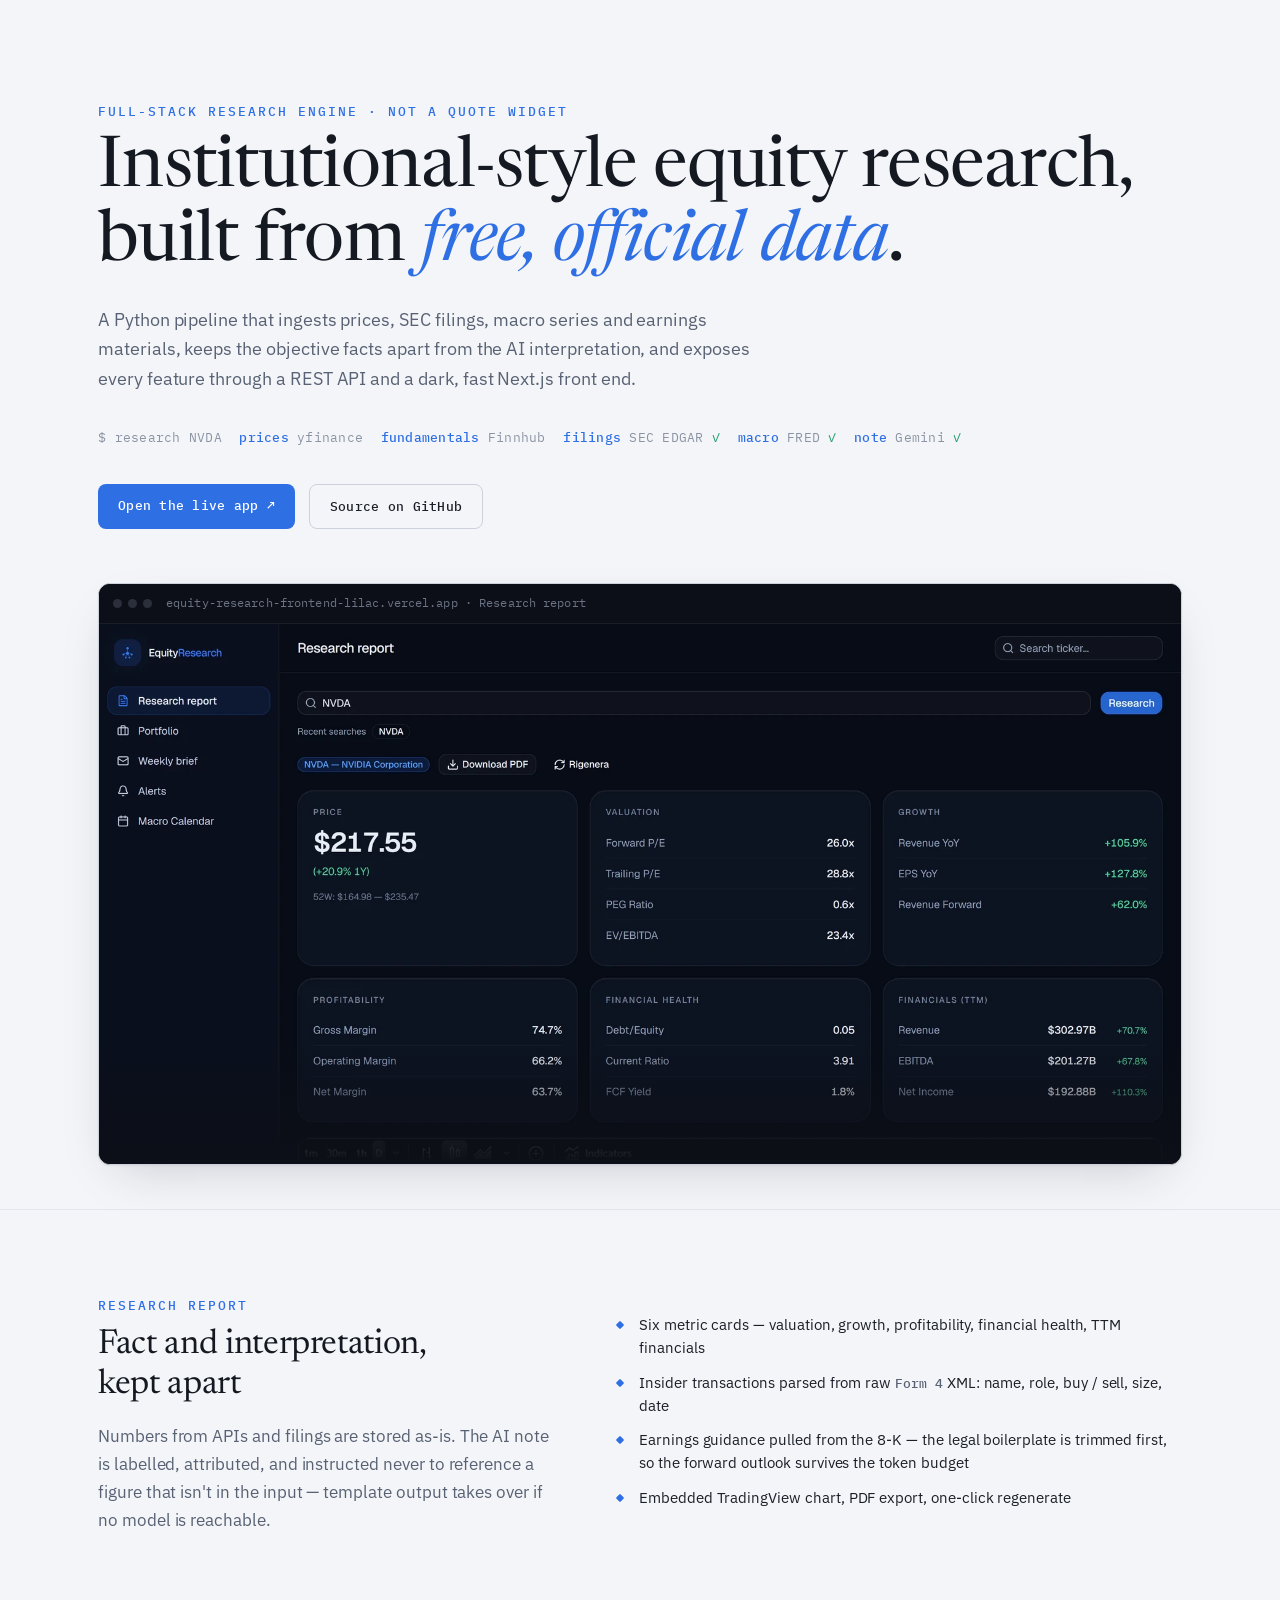
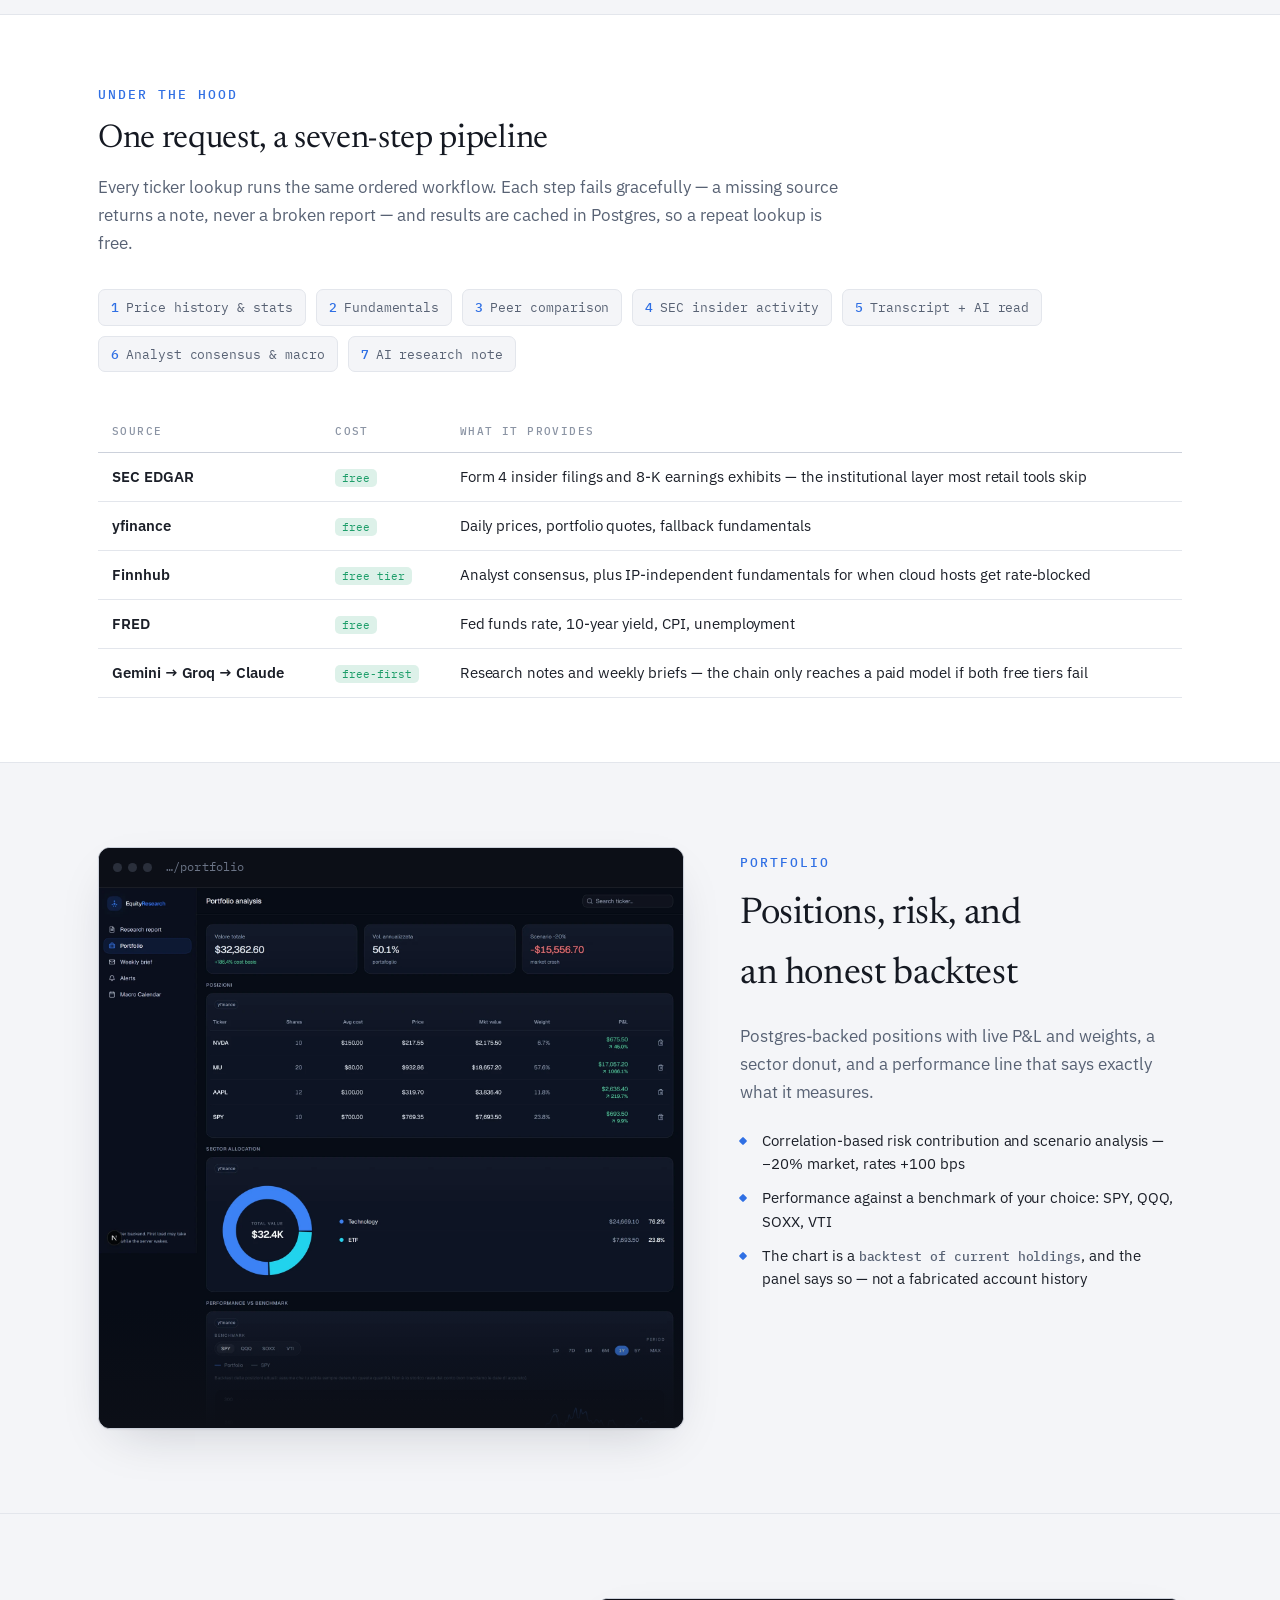
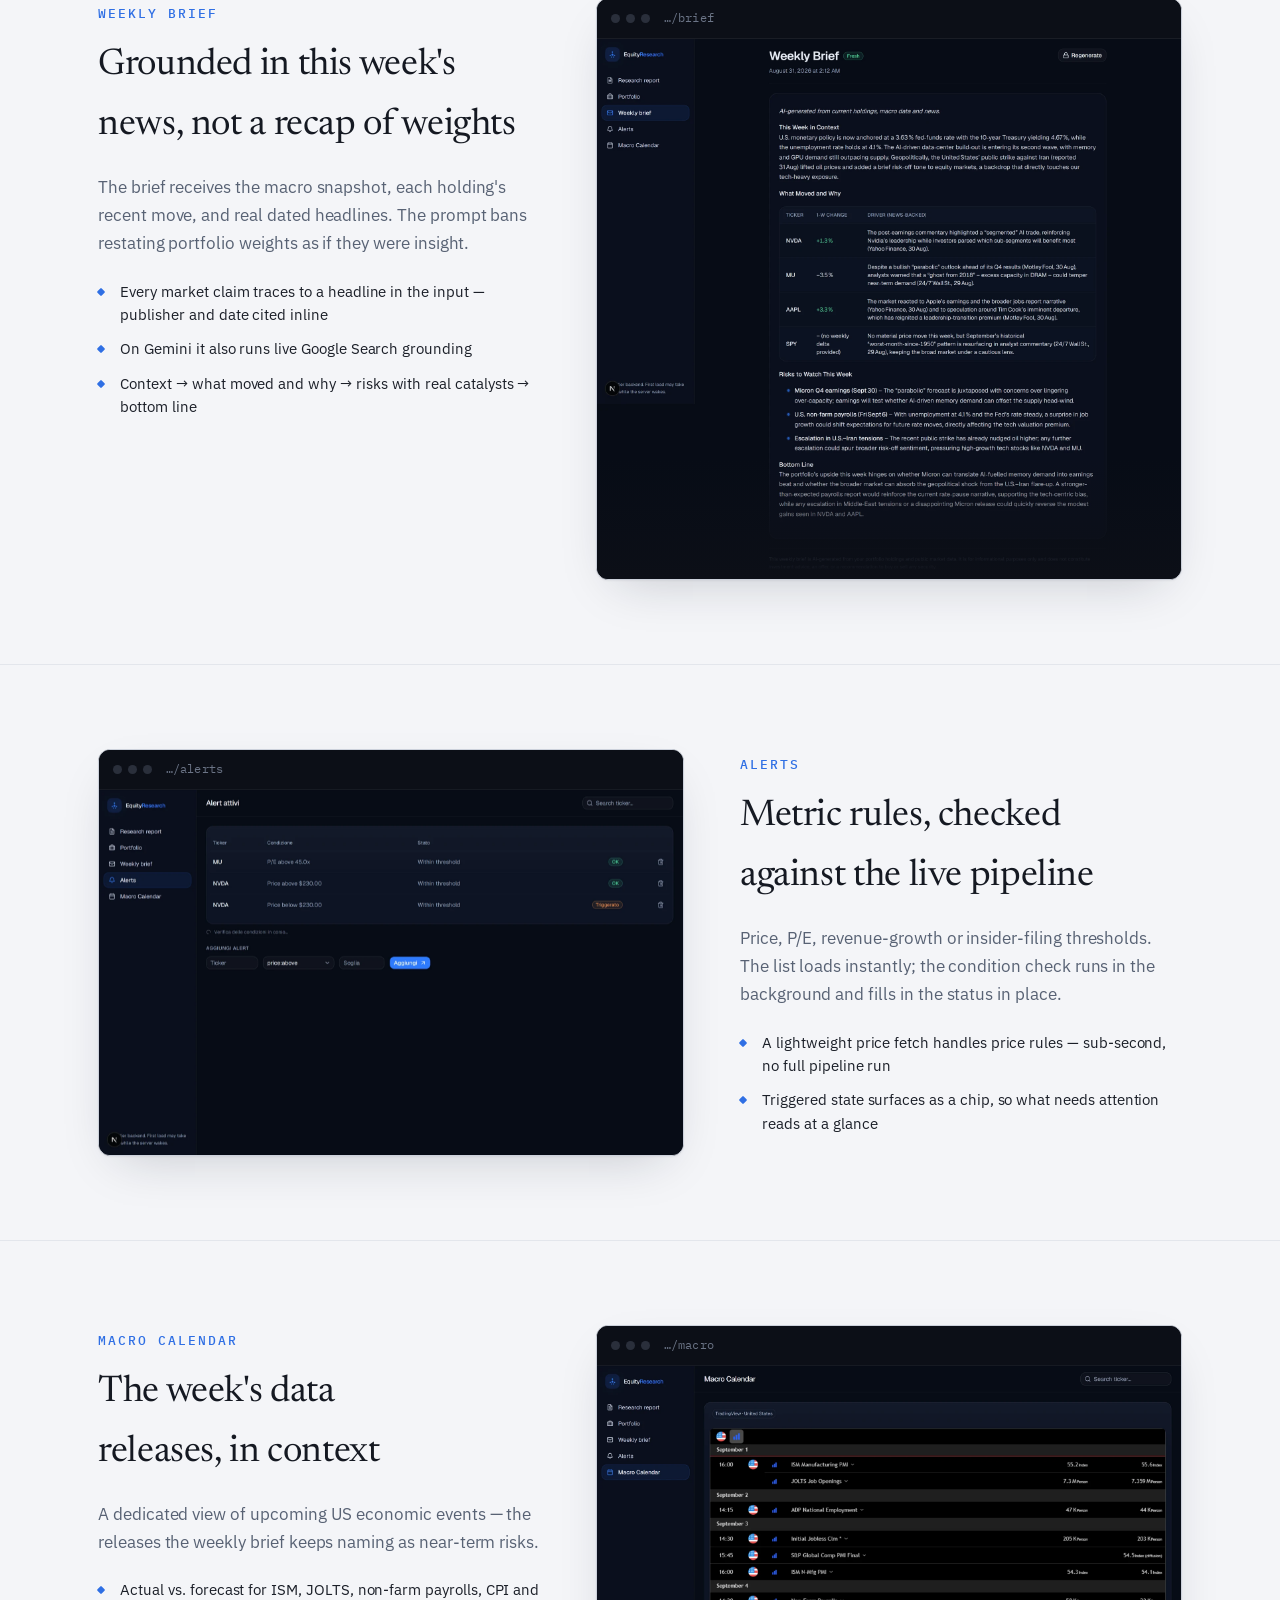
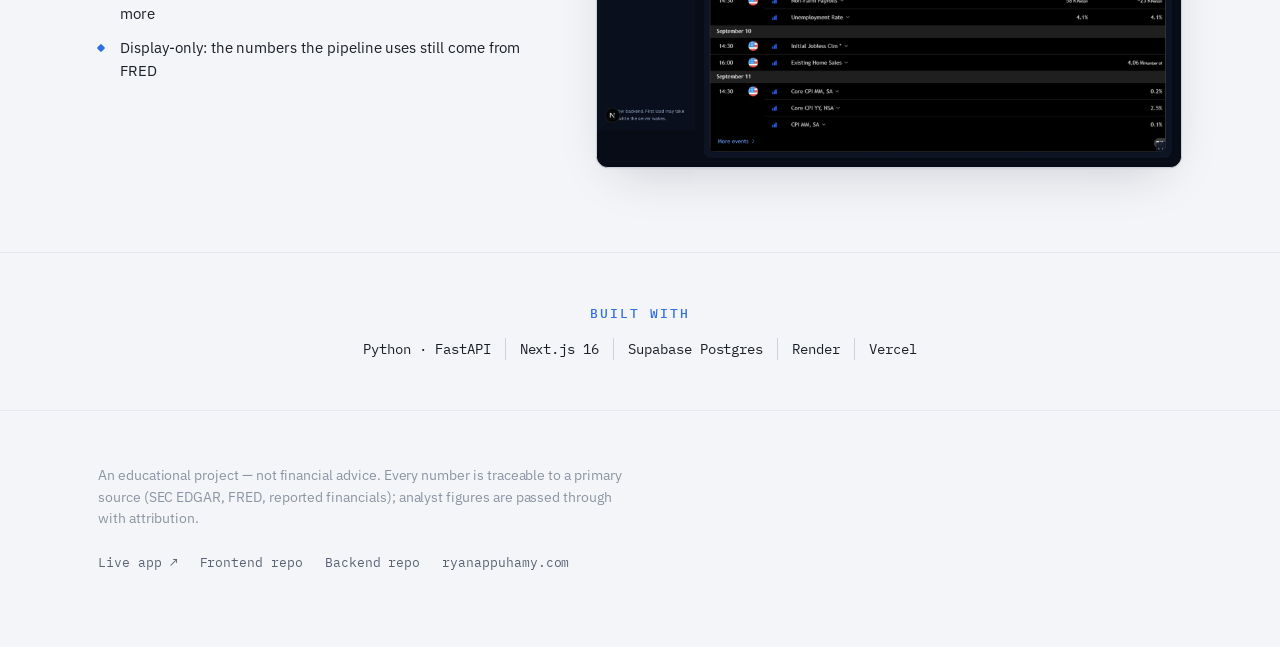
==== equity-research.html @ 6846ae37 "Add equity research showcase page" ====
<!DOCTYPE html>
<html lang="en">
<head>
<meta charset="UTF-8">
<meta name="viewport" content="width=device-width, initial-scale=1.0">
<title>Equity Research Engine</title>
<link rel="preconnect" href="https://fonts.googleapis.com">
<link rel="preconnect" href="https://fonts.gstatic.com" crossorigin>
<link rel="stylesheet" href="https://fonts.googleapis.com/css2?family=Newsreader:ital,opsz,wght@0,6..72,400;0,6..72,500;1,6..72,400;1,6..72,500&family=IBM+Plex+Sans:wght@400;500;600;700&family=IBM+Plex+Mono:wght@400;500;600&display=swap">
<style>
  :root{
    --paper:#F4F5F8; --surface:#FFFFFF; --ink:#151922;
    --fg:#1B1F28; --muted:#586274; --faint:#8B94A4;
    --line:#E3E6EC; --line-strong:#CCD1DB;
    --accent:#2F6FE4; --accent-soft:#E7EEFB; --accent-deep:#1B3E85;
    --up:#1E9E6A; --down:#D24E3C;
    --shadow:0 1px 2px rgba(20,28,45,.05),0 18px 50px -20px rgba(20,28,45,.22);
    --frame:#0C0F17;
  }
  @media (prefers-color-scheme:dark){ :root:not([data-theme="light"]){
    --paper:#0A0D14; --surface:#10141E; --ink:#E9ECF3;
    --fg:#DCE0EA; --muted:#8B94A6; --faint:#5C6577;
    --line:#1E2430; --line-strong:#2A313F;
    --accent:#5A93F0; --accent-soft:#152139; --accent-deep:#84B0F7;
    --up:#3FBB84; --down:#E5604D;
    --shadow:0 1px 2px rgba(0,0,0,.4),0 30px 70px -28px rgba(0,0,0,.65);
    --frame:#05070C; } }
  :root[data-theme="dark"]{
    --paper:#0A0D14; --surface:#10141E; --ink:#E9ECF3;
    --fg:#DCE0EA; --muted:#8B94A6; --faint:#5C6577;
    --line:#1E2430; --line-strong:#2A313F;
    --accent:#5A93F0; --accent-soft:#152139; --accent-deep:#84B0F7;
    --up:#3FBB84; --down:#E5604D;
    --shadow:0 1px 2px rgba(0,0,0,.4),0 30px 70px -28px rgba(0,0,0,.65);
    --frame:#05070C; }

  *,*::before,*::after{box-sizing:border-box}
  html{-webkit-text-size-adjust:100%}
  body{
    margin:0; background:var(--paper); color:var(--fg);
    font-family:"IBM Plex Sans",system-ui,-apple-system,Segoe UI,Roboto,sans-serif;
    font-size:17px; line-height:1.65; letter-spacing:-.003em; -webkit-font-smoothing:antialiased;
  }
  ::selection{background:var(--accent);color:#fff}
  img{display:block;max-width:100%;height:auto}
  .wrap{max-width:1140px;margin:0 auto;padding:0 28px}

  .kick{font-family:"IBM Plex Mono",ui-monospace,monospace;font-size:12.5px;font-weight:500;letter-spacing:.16em;text-transform:uppercase;color:var(--accent)}
  h1,h2,h3{font-family:"Newsreader",Georgia,"Times New Roman",serif;font-weight:400;text-wrap:balance;letter-spacing:-.01em;color:var(--ink)}

  .hero{padding:96px 0 44px;border-bottom:1px solid var(--line)}
  .hero h1{font-size:clamp(2.5rem,6vw,4.4rem);line-height:1.05;margin:.55rem 0 0}
  .hero h1 em{font-style:italic;color:var(--accent)}
  .hero .lede{max-width:37em;margin:1.5rem 0 0;font-size:1.15rem;color:var(--muted);line-height:1.6}
  .term{margin-top:2.1rem;font-family:"IBM Plex Mono",monospace;font-size:12.5px;color:var(--faint);letter-spacing:.02em;display:flex;flex-wrap:wrap;gap:.5rem 1.1rem}
  .term span{opacity:0;transform:translateY(3px);animation:tok .5s ease forwards}
  .term .ok{color:var(--up);font-style:normal}
  .term b{color:var(--accent);font-weight:500}
  .cta{display:flex;flex-wrap:wrap;gap:14px;margin-top:2.3rem}
  .btn{font-family:"IBM Plex Mono",monospace;font-size:13px;font-weight:500;letter-spacing:.02em;text-decoration:none;padding:11px 20px;border-radius:8px;transition:transform .15s ease,background .15s ease,border-color .15s ease,color .15s ease}
  .btn--p{background:var(--accent);color:#fff}
  .btn--p:hover{transform:translateY(-1px);background:var(--accent-deep)}
  .btn--s{border:1px solid var(--line-strong);color:var(--fg)}
  .btn--s:hover{border-color:var(--accent);color:var(--accent)}

  .shot{margin-top:54px}
  .win{margin:0;border-radius:12px;overflow:hidden;background:var(--frame);border:1px solid var(--line-strong);box-shadow:var(--shadow)}
  .win__bar{display:flex;align-items:center;gap:14px;padding:10px 14px;background:var(--frame);border-bottom:1px solid rgba(255,255,255,.06)}
  .win__dots{display:flex;gap:6px}
  .win__dots i{width:9px;height:9px;border-radius:50%;background:#2a2f3b}
  .win__url{font-family:"IBM Plex Mono",monospace;font-size:11.5px;color:#6b7486;letter-spacing:.01em;white-space:nowrap;overflow:hidden;text-overflow:ellipsis}
  .win__body{background:var(--frame);position:relative}
  .win__body img{width:100%;display:block}
  .win--clip .win__body{max-height:540px;overflow:hidden}
  .win--clip .win__body::after{content:"";position:absolute;left:0;right:0;bottom:0;height:120px;background:linear-gradient(to bottom,transparent,var(--frame));pointer-events:none}

  .band{padding:64px 0;border-bottom:1px solid var(--line);background:var(--surface)}
  .band h2{font-size:clamp(1.55rem,3vw,2.05rem);margin:6px 0 6px}
  .band .sub{color:var(--muted);margin:0 0 32px;max-width:44em}
  .pipe{display:flex;flex-wrap:wrap;gap:10px;margin:0 0 38px;padding:0;font-family:"IBM Plex Mono",monospace;font-size:12.5px}
  .pipe li{list-style:none;padding:7px 12px;border:1px solid var(--line);border-radius:7px;color:var(--muted);background:var(--paper)}
  .pipe li b{color:var(--accent);font-weight:500;margin-right:7px}
  table.src{width:100%;border-collapse:collapse;font-size:14.5px}
  table.src th,table.src td{text-align:left;padding:12px 14px;border-bottom:1px solid var(--line);vertical-align:top}
  table.src th{font-family:"IBM Plex Mono",monospace;font-size:11px;letter-spacing:.13em;text-transform:uppercase;color:var(--faint);font-weight:500;border-bottom-color:var(--line-strong)}
  table.src td:first-child{font-weight:600;color:var(--fg);white-space:nowrap}
  .tag{font-family:"IBM Plex Mono",monospace;font-size:11px;padding:2px 7px;border-radius:5px;background:var(--accent-soft);color:var(--accent);white-space:nowrap}
  .tag--free{background:color-mix(in srgb,var(--up) 15%,transparent);color:var(--up)}

  .note{padding:80px 0;border-bottom:1px solid var(--line)}
  .note .row{display:grid;grid-template-columns:minmax(0,.9fr) minmax(0,1.1fr);gap:56px;align-items:start}
  .note h2{font-size:clamp(1.6rem,3vw,2.15rem);margin:.5rem 0 0;line-height:1.15}
  .note p{color:var(--muted);margin:1rem 0 0}

  .feat{padding:84px 0;border-bottom:1px solid var(--line)}
  .feat .row{display:grid;grid-template-columns:minmax(0,.86fr) minmax(0,1.14fr);gap:56px;align-items:start}
  .feat:nth-of-type(even) .row{grid-template-columns:minmax(0,1.14fr) minmax(0,.86fr)}
  .feat:nth-of-type(even) .col-txt{order:2}
  .feat h3{font-size:clamp(1.65rem,3.2vw,2.3rem);margin:.6rem 0 0}
  .feat p{color:var(--muted);margin:1rem 0 0}
  ul{margin:1.4rem 0 0;padding:0;display:flex;flex-direction:column;gap:.7rem}
  li.plain,.feat li,.note li{list-style:none;position:relative;padding-left:1.4rem;font-size:15px;color:var(--fg);line-height:1.55}
  .feat li::before,.note li::before{content:"";position:absolute;left:0;top:.6em;width:6px;height:6px;border-radius:1px;background:var(--accent);transform:rotate(45deg)}
  .feat li b,.note li b{font-family:"IBM Plex Mono",monospace;font-size:13px;font-weight:500;color:var(--muted)}

  .reveal{opacity:0;transform:translateY(14px);transition:opacity .7s ease,transform .7s ease}
  .reveal.in{opacity:1;transform:none}

  .built{padding:50px 0;text-align:center;border-bottom:1px solid var(--line)}
  .built .kick{display:block;margin-bottom:14px}
  .built .stack{font-family:"IBM Plex Mono",monospace;font-size:13.5px;color:var(--fg);display:flex;flex-wrap:wrap;justify-content:center}
  .built .stack span{padding:0 14px;border-right:1px solid var(--line-strong)}
  .built .stack span:last-child{border-right:0}
  footer{padding:54px 0 72px}
  footer .fnote{color:var(--faint);font-size:13.5px;max-width:40em;margin:0 0 22px;line-height:1.6}
  footer .flinks{display:flex;flex-wrap:wrap;gap:22px;font-family:"IBM Plex Mono",monospace;font-size:13px}
  footer a{color:var(--muted);text-decoration:none;border-bottom:1px solid transparent;transition:color .15s,border-color .15s}
  footer a:hover{color:var(--accent);border-bottom-color:var(--accent)}

  a:focus-visible,.btn:focus-visible{outline:2px solid var(--accent);outline-offset:3px;border-radius:4px}
  @keyframes tok{to{opacity:1;transform:none}}
  @media (prefers-reduced-motion:reduce){ .term span,.reveal{animation:none!important;opacity:1!important;transform:none!important;transition:none!important} }
  @media (max-width:820px){
    body{font-size:16px}
    .wrap{padding:0 20px}
    .hero{padding:60px 0 30px}
    .note,.feat{padding:56px 0}
    .note .row,.feat .row,.feat:nth-of-type(even) .row{grid-template-columns:1fr;gap:26px}
    .feat:nth-of-type(even) .col-txt{order:0}
    .shot{margin-top:36px}
    .win--clip .win__body{max-height:400px}
    table.src th,table.src td{padding:10px 8px;font-size:12.5px}
  }
</style>
</head>
<body>
<main>
  <section class="hero">
    <div class="wrap">
      <span class="kick">Full-stack research engine  &#183;  not a quote widget</span>
      <h1>Institutional-style equity research, built from <em>free, official data</em>.</h1>
      <p class="lede">A Python pipeline that ingests prices, SEC filings, macro series and earnings materials, keeps the objective facts apart from the AI interpretation, and exposes every feature through a REST API and a dark, fast Next.js front end.</p>
      <div class="term" aria-hidden="true">
        <span style="animation-delay:.05s">$ research NVDA</span>
        <span style="animation-delay:.42s"><b>prices</b> yfinance</span>
        <span style="animation-delay:.66s"><b>fundamentals</b> Finnhub</span>
        <span style="animation-delay:.9s"><b>filings</b> SEC&nbsp;EDGAR <i class="ok">&#10003;</i></span>
        <span style="animation-delay:1.14s"><b>macro</b> FRED <i class="ok">&#10003;</i></span>
        <span style="animation-delay:1.38s"><b>note</b> Gemini <i class="ok">&#10003;</i></span>
      </div>
      <div class="cta">
        <a class="btn btn--p" href="https://equity-research-frontend-lilac.vercel.app" target="_blank" rel="noopener">Open the live app &#8599;</a>
        <a class="btn btn--s" href="https://github.com/ryanappuhamy" target="_blank" rel="noopener">Source on GitHub</a>
      </div>
      <div class="shot reveal">
        
      <figure class="win win--clip">
        <div class="win__bar"><span class="win__dots"><i></i><i></i><i></i></span><span class="win__url">equity-research-frontend-lilac.vercel.app  &#183;  Research report</span></div>
        <div class="win__body"><img src="[data-uri]" alt="Research report for NVDA: metric cards, TradingView chart, insider activity and an AI research note" loading="lazy" decoding="async"></div>
      </figure>
      </div>
    </div>
  </section>

  <section class="note">
    <div class="wrap"><div class="row">
      <div class="reveal">
        <span class="kick">Research report</span>
        <h2>Fact and interpretation, kept apart</h2>
        <p>Numbers from APIs and filings are stored as-is. The AI note is labelled, attributed, and instructed never to reference a figure that isn't in the input &mdash; template output takes over if no model is reachable.</p>
      </div>
      <ul class="reveal">
        <li>Six metric cards &mdash; valuation, growth, profitability, financial health, TTM financials</li>
        <li>Insider transactions parsed from raw <b>Form&nbsp;4</b> XML: name, role, buy / sell, size, date</li>
        <li>Earnings guidance pulled from the 8-K &mdash; the legal boilerplate is trimmed first, so the forward outlook survives the token budget</li>
        <li>Embedded TradingView chart, PDF export, one-click regenerate</li>
      </ul>
    </div></div>
  </section>

  <section class="band">
    <div class="wrap">
      <span class="kick">Under the hood</span>
      <h2>One request, a seven-step pipeline</h2>
      <p class="sub">Every ticker lookup runs the same ordered workflow. Each step fails gracefully &mdash; a missing source returns a note, never a broken report &mdash; and results are cached in Postgres, so a repeat lookup is free.</p>
      <ol class="pipe">
        <li><b>1</b>Price history &amp; stats</li>
        <li><b>2</b>Fundamentals</li>
        <li><b>3</b>Peer comparison</li>
        <li><b>4</b>SEC insider activity</li>
        <li><b>5</b>Transcript + AI read</li>
        <li><b>6</b>Analyst consensus &amp; macro</li>
        <li><b>7</b>AI research note</li>
      </ol>
      <div style="overflow-x:auto">
      <table class="src">
        <thead><tr><th>Source</th><th>Cost</th><th>What it provides</th></tr></thead>
        <tbody>
          <tr><td>SEC&nbsp;EDGAR</td><td><span class="tag tag--free">free</span></td><td>Form&nbsp;4 insider filings and 8-K earnings exhibits &mdash; the institutional layer most retail tools skip</td></tr>
          <tr><td>yfinance</td><td><span class="tag tag--free">free</span></td><td>Daily prices, portfolio quotes, fallback fundamentals</td></tr>
          <tr><td>Finnhub</td><td><span class="tag tag--free">free tier</span></td><td>Analyst consensus, plus IP-independent fundamentals for when cloud hosts get rate-blocked</td></tr>
          <tr><td>FRED</td><td><span class="tag tag--free">free</span></td><td>Fed funds rate, 10-year yield, CPI, unemployment</td></tr>
          <tr><td>Gemini &rarr; Groq &rarr; Claude</td><td><span class="tag tag--free">free-first</span></td><td>Research notes and weekly briefs &mdash; the chain only reaches a paid model if both free tiers fail</td></tr>
        </tbody>
      </table>
      </div>
    </div>
  </section>

  
  <section class="feat">
    <div class="wrap"><div class="row">
      <div class="col-txt reveal">
        <span class="kick">Portfolio</span>
        <h3>Positions, risk, and an honest backtest</h3>
        <p>Postgres-backed positions with live P&amp;L and weights, a sector donut, and a performance line that says exactly what it measures.</p>
        <ul><li>Correlation-based risk contribution and scenario analysis &mdash; &minus;20% market, rates +100&nbsp;bps</li><li>Performance against a benchmark of your choice: SPY, QQQ, SOXX, VTI</li><li>The chart is a <b>backtest of current holdings</b>, and the panel says so &mdash; not a fabricated account history</li></ul>
      </div>
      <div class="col-img reveal">
      <figure class="win win--clip">
        <div class="win__bar"><span class="win__dots"><i></i><i></i><i></i></span><span class="win__url">…/portfolio</span></div>
        <div class="win__body"><img src="[data-uri]" alt="Portfolio analysis: positions, sector allocation, performance vs benchmark" loading="lazy" decoding="async"></div>
      </figure></div>
    </div></div>
  </section>

  
  <section class="feat">
    <div class="wrap"><div class="row">
      <div class="col-txt reveal">
        <span class="kick">Weekly brief</span>
        <h3>Grounded in this week's news, not a recap of weights</h3>
        <p>The brief receives the macro snapshot, each holding's recent move, and real dated headlines. The prompt bans restating portfolio weights as if they were insight.</p>
        <ul><li>Every market claim traces to a headline in the input &mdash; publisher and date cited inline</li><li>On Gemini it also runs live Google&nbsp;Search grounding</li><li>Context &rarr; what moved and why &rarr; risks with real catalysts &rarr; bottom line</li></ul>
      </div>
      <div class="col-img reveal">
      <figure class="win win--clip">
        <div class="win__bar"><span class="win__dots"><i></i><i></i><i></i></span><span class="win__url">…/brief</span></div>
        <div class="win__body"><img src="[data-uri]" alt="Weekly portfolio brief with macro context and news-backed drivers" loading="lazy" decoding="async"></div>
      </figure></div>
    </div></div>
  </section>

  
  <section class="feat">
    <div class="wrap"><div class="row">
      <div class="col-txt reveal">
        <span class="kick">Alerts</span>
        <h3>Metric rules, checked against the live pipeline</h3>
        <p>Price, P/E, revenue-growth or insider-filing thresholds. The list loads instantly; the condition check runs in the background and fills in the status in place.</p>
        <ul><li>A lightweight price fetch handles price rules &mdash; sub-second, no full pipeline run</li><li>Triggered state surfaces as a chip, so what needs attention reads at a glance</li></ul>
      </div>
      <div class="col-img reveal">
      <figure class="win">
        <div class="win__bar"><span class="win__dots"><i></i><i></i><i></i></span><span class="win__url">…/alerts</span></div>
        <div class="win__body"><img src="[data-uri]" alt="Active alerts table with conditions and triggered status" loading="lazy" decoding="async"></div>
      </figure></div>
    </div></div>
  </section>

  
  <section class="feat">
    <div class="wrap"><div class="row">
      <div class="col-txt reveal">
        <span class="kick">Macro calendar</span>
        <h3>The week's data releases, in context</h3>
        <p>A dedicated view of upcoming US economic events &mdash; the releases the weekly brief keeps naming as near-term risks.</p>
        <ul><li>Actual vs. forecast for ISM, JOLTS, non-farm payrolls, CPI and more</li><li>Display-only: the numbers the pipeline uses still come from FRED</li></ul>
      </div>
      <div class="col-img reveal">
      <figure class="win">
        <div class="win__bar"><span class="win__dots"><i></i><i></i><i></i></span><span class="win__url">…/macro</span></div>
        <div class="win__body"><img src="[data-uri]" alt="Macro calendar of upcoming US economic releases" loading="lazy" decoding="async"></div>
      </figure></div>
    </div></div>
  </section>

  <section class="built">
    <div class="wrap">
      <span class="kick">Built with</span>
      <div class="stack"><span>Python &#183; FastAPI</span><span>Next.js&nbsp;16</span><span>Supabase&nbsp;Postgres</span><span>Render</span><span>Vercel</span></div>
    </div>
  </section>

  <footer>
    <div class="wrap">
      <p class="fnote">An educational project &mdash; not financial advice. Every number is traceable to a primary source (SEC&nbsp;EDGAR, FRED, reported financials); analyst figures are passed through with attribution.</p>
      <div class="flinks">
        <a href="https://equity-research-frontend-lilac.vercel.app" target="_blank" rel="noopener">Live app &#8599;</a>
        <a href="https://github.com/ryanappuhamy/equity-research-frontend" target="_blank" rel="noopener">Frontend repo</a>
        <a href="https://github.com/ryanappuhamy/equity-research-backend-ryanappuhamy" target="_blank" rel="noopener">Backend repo</a>
        <a href="https://ryanappuhamy.com" target="_blank" rel="noopener">ryanappuhamy.com</a>
      </div>
    </div>
  </footer>
</main>

<script>
  (function(){
    if(!("IntersectionObserver" in window)){document.querySelectorAll(".reveal").forEach(function(el){el.classList.add("in")});return;}
    var io=new IntersectionObserver(function(es){
      es.forEach(function(e){ if(e.isIntersecting){ e.target.classList.add("in"); io.unobserve(e.target); } });
    },{threshold:.1,rootMargin:"0px 0px -6% 0px"});
    document.querySelectorAll(".reveal").forEach(function(el){ io.observe(el); });
  })();
</script></body>
</html>
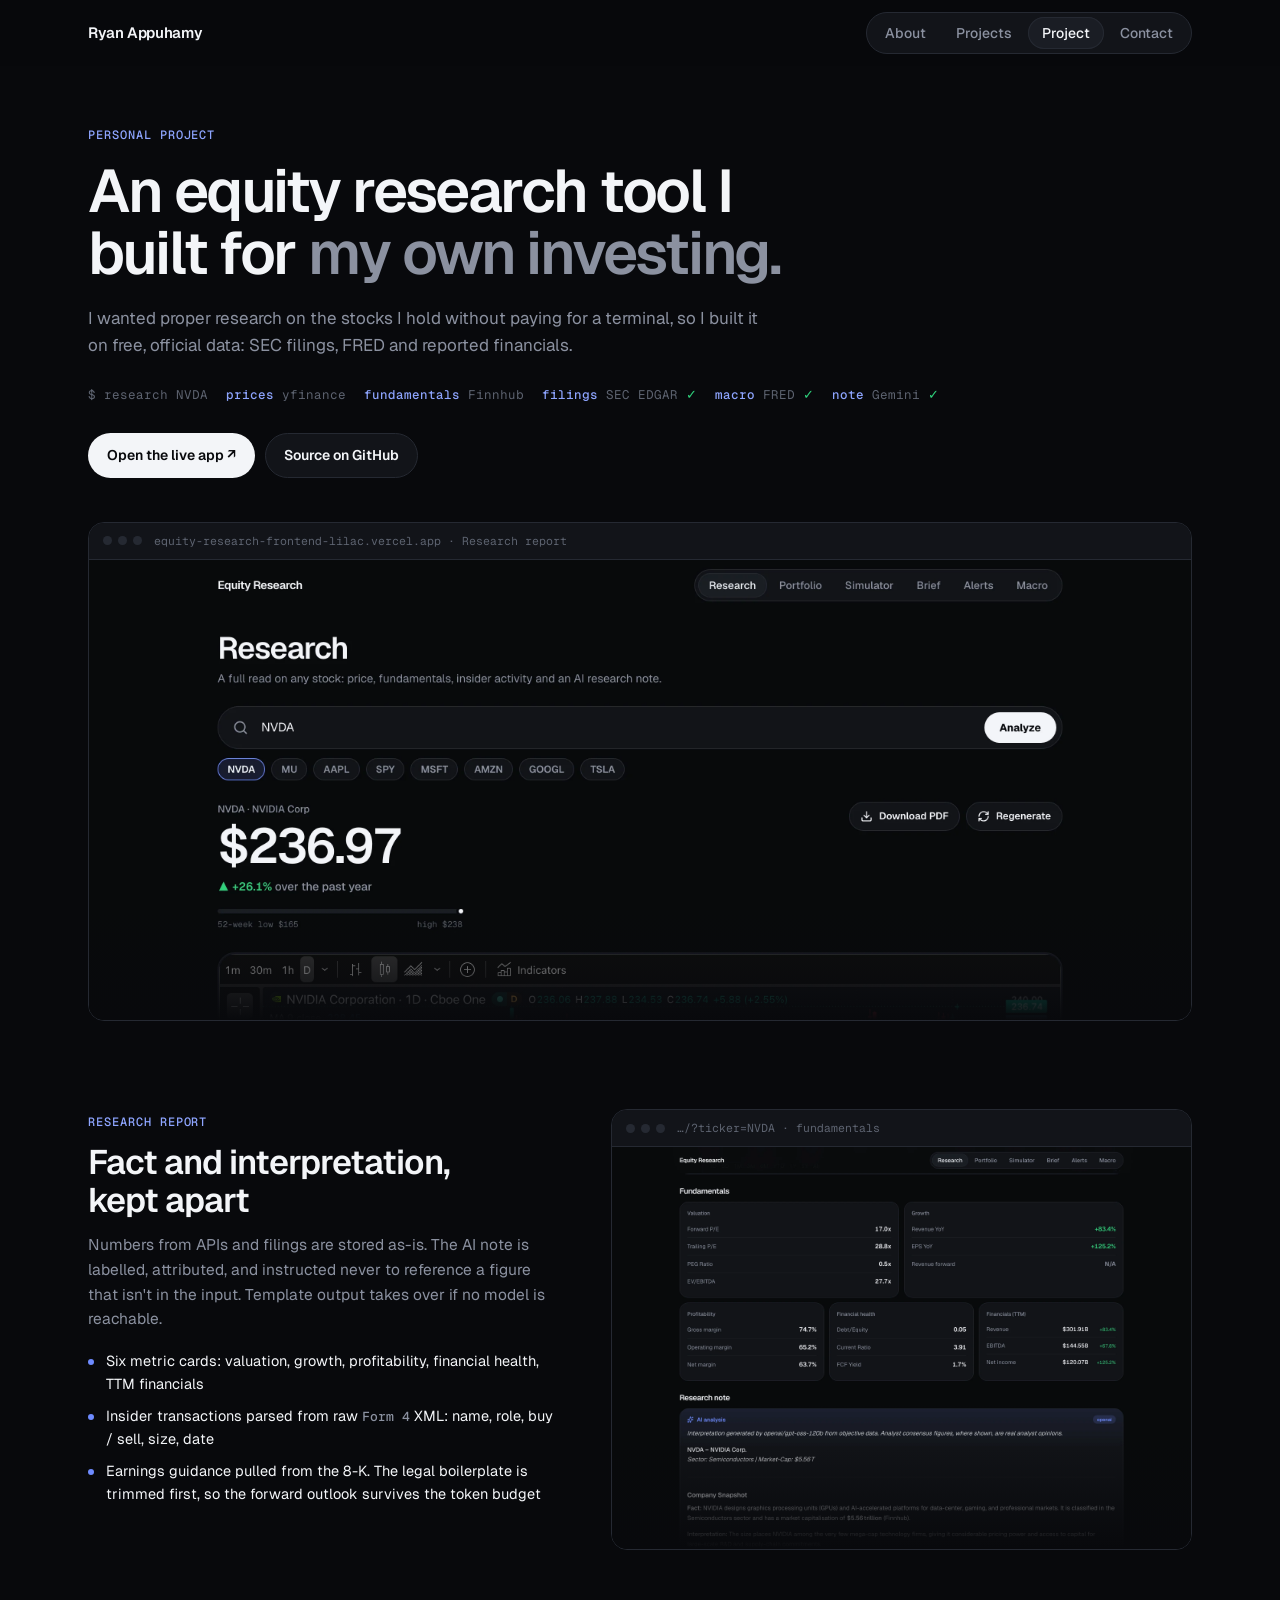
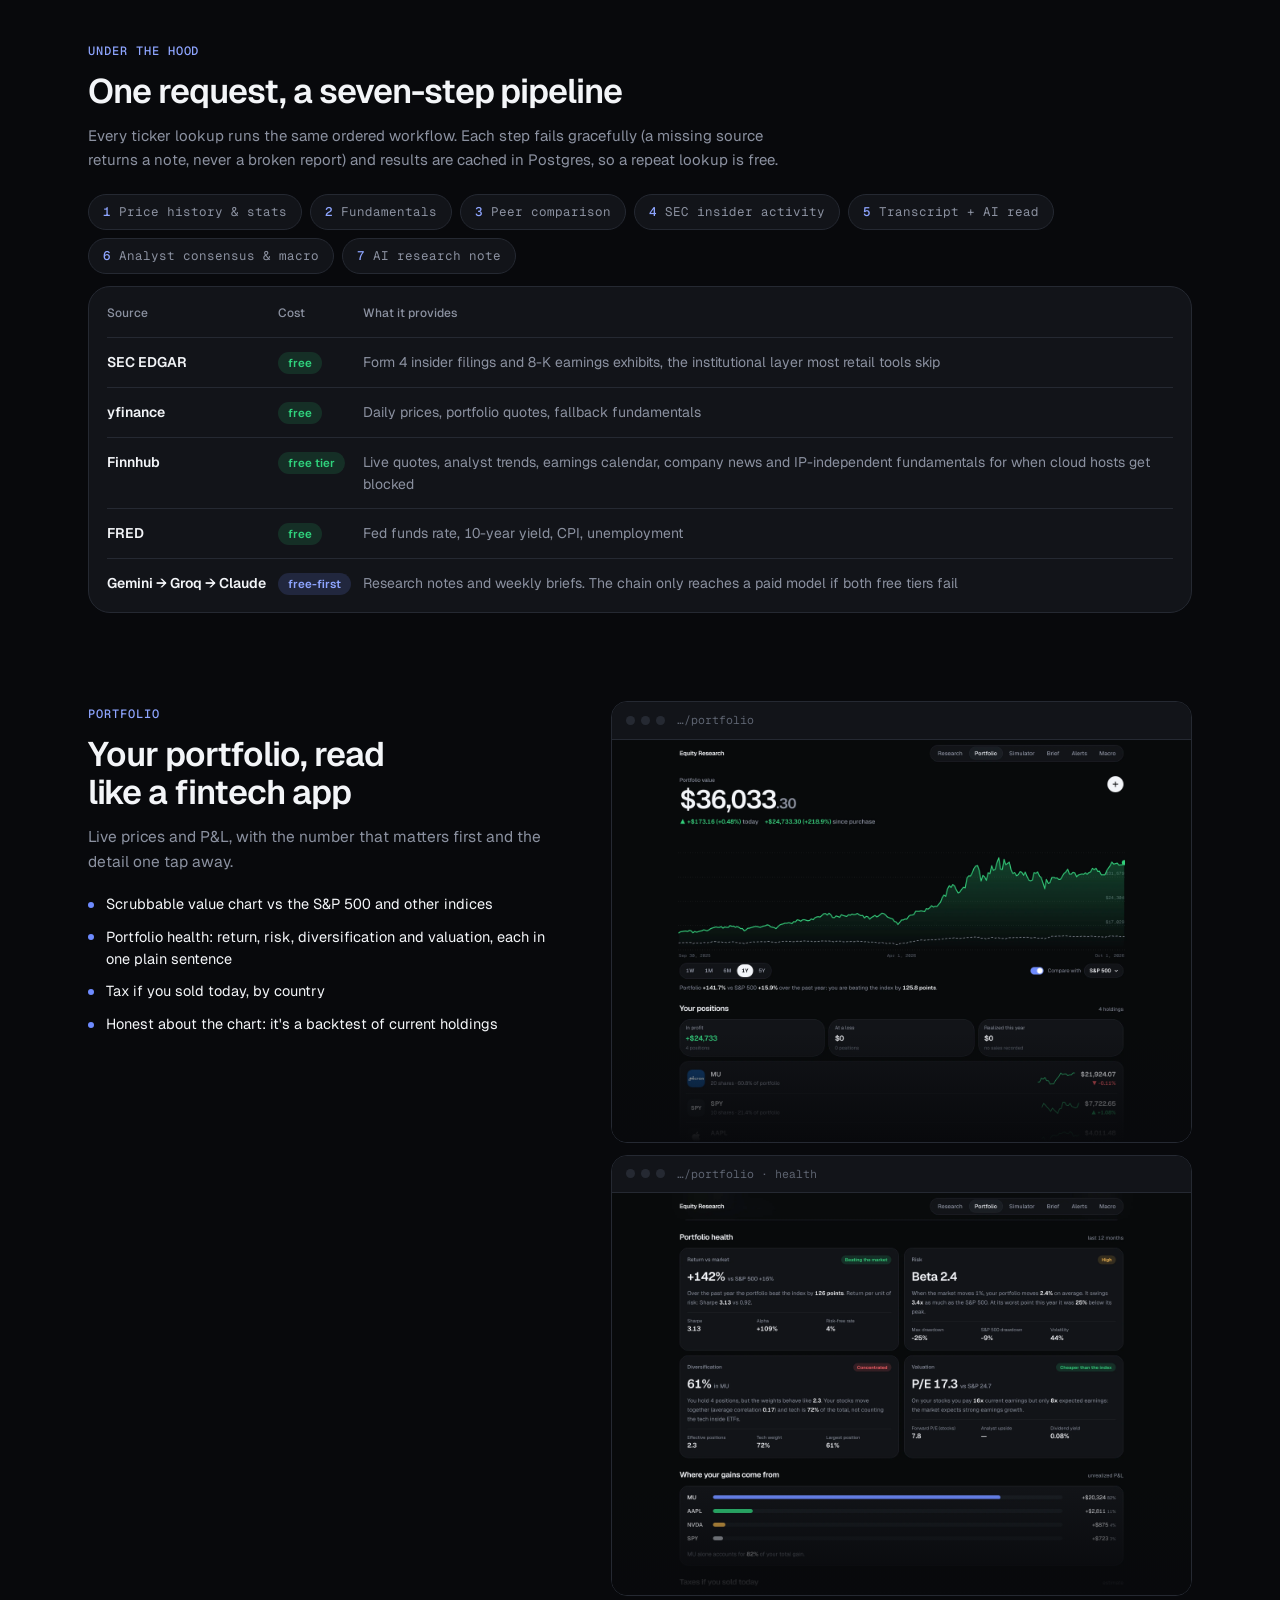
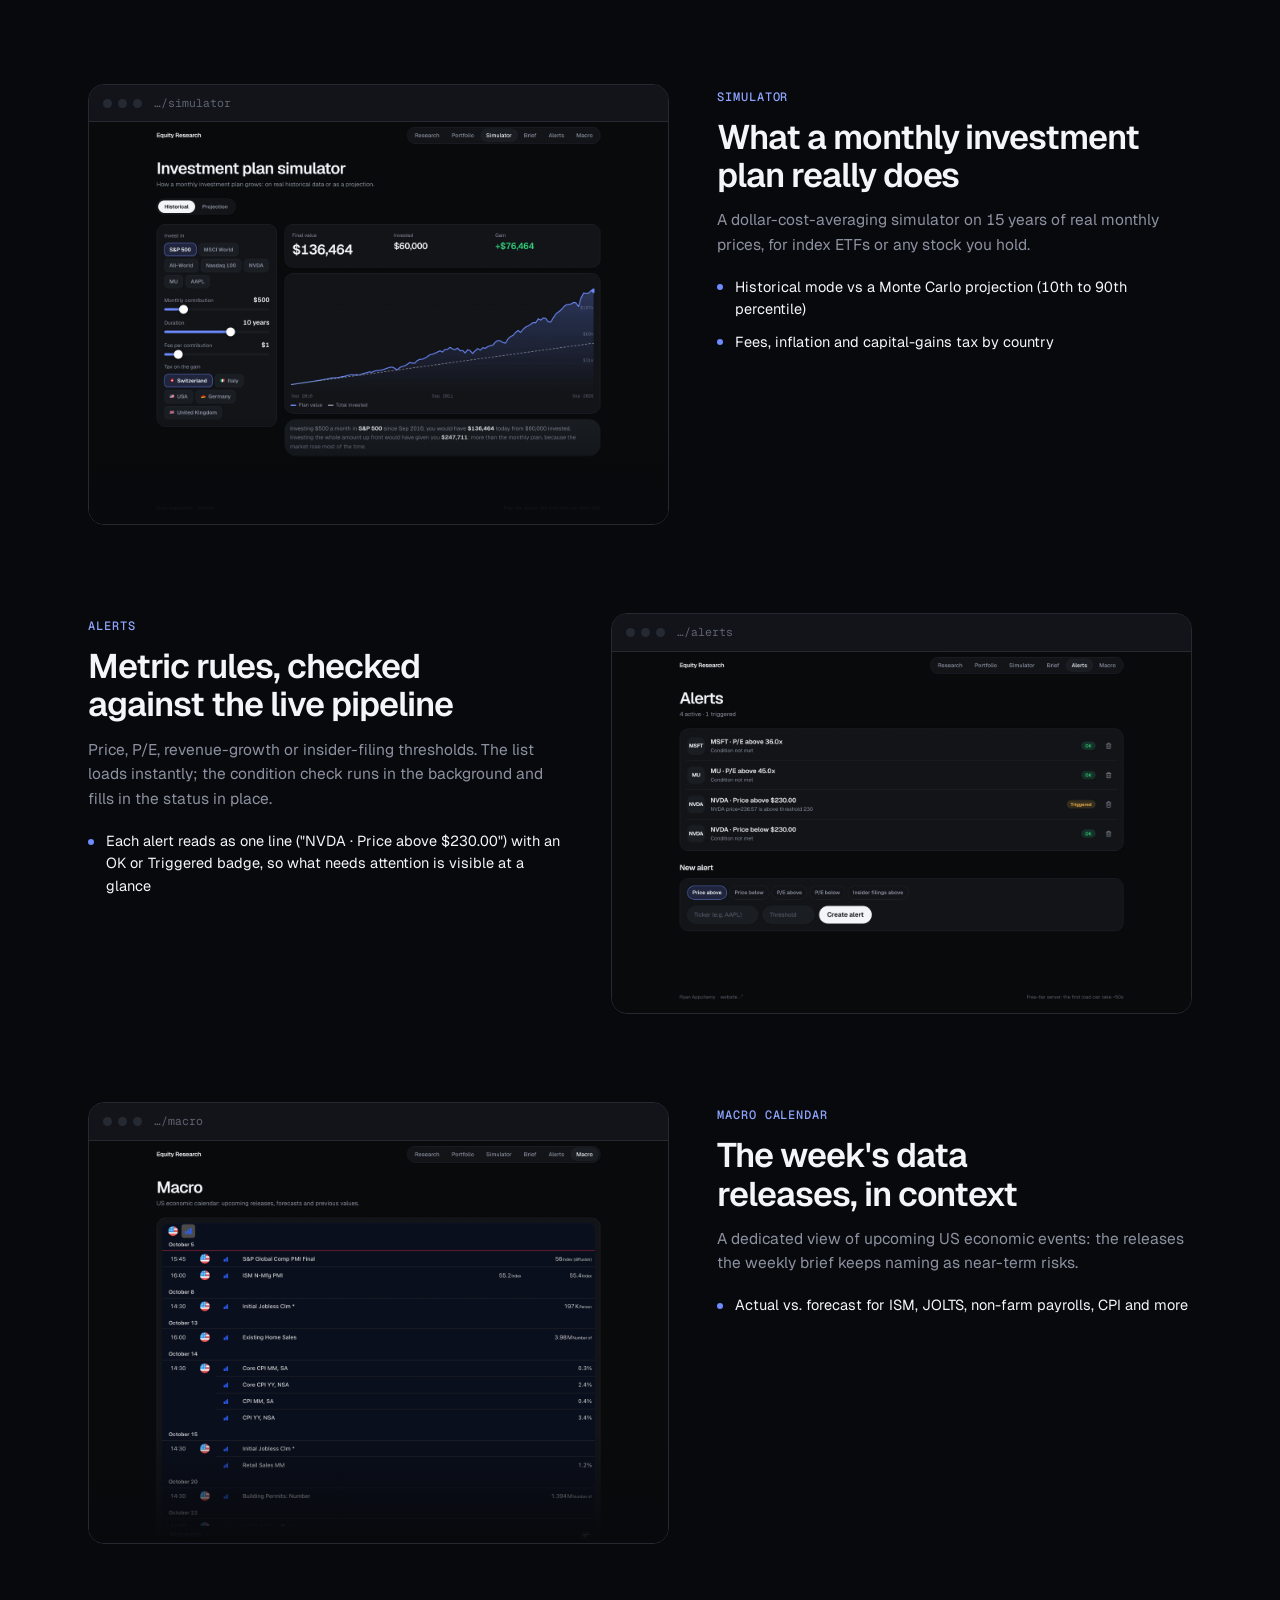
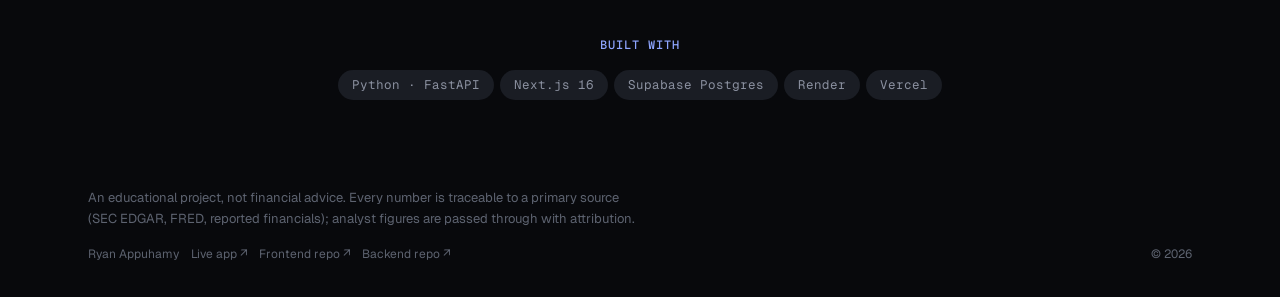
==== commit 9b11c46a: "Redesign site to match the equity research platform - Shared design system (css/site.css, js/site.js" ====
--- a/equity-research.html
+++ b/equity-research.html
@@ -2,306 +2,261 @@
 <html lang="en">
 <head>
 <meta charset="UTF-8">
-<meta name="viewport" content="width=device-width, initial-scale=1.0">
-<title>Equity Research Engine</title>
+<meta name="viewport" content="width=device-width, initial-scale=1.0, viewport-fit=cover">
+<title>Equity Research · Ryan Appuhamy</title>
+<meta name="description" content="A full-stack equity research platform built from free, official data: Python pipeline, FastAPI, Next.js, Supabase Postgres.">
+<meta name="theme-color" content="#08090c">
+<meta property="og:type" content="article">
+<meta property="og:title" content="Equity Research Platform">
+<meta property="og:description" content="Institutional-style equity research, built from free, official data.">
+<meta property="og:url" content="https://ryanappuhamy.vercel.app/equity-research.html">
+<meta property="og:image" content="https://ryanappuhamy.vercel.app/img/shot-research.webp">
+<meta name="twitter:card" content="summary_large_image">
+<link rel="icon" href="favicon.svg" type="image/svg+xml">
 <link rel="preconnect" href="https://fonts.googleapis.com">
 <link rel="preconnect" href="https://fonts.gstatic.com" crossorigin>
-<link rel="stylesheet" href="https://fonts.googleapis.com/css2?family=Newsreader:ital,opsz,wght@0,6..72,400;0,6..72,500;1,6..72,400;1,6..72,500&family=IBM+Plex+Sans:wght@400;500;600;700&family=IBM+Plex+Mono:wght@400;500;600&display=swap">
+<link rel="stylesheet" href="https://fonts.googleapis.com/css2?family=Geist:wght@400;500;600;700&family=Geist+Mono:wght@400;500&display=swap">
+<link rel="stylesheet" href="css/site.css">
+<script>document.documentElement.classList.add("js")</script>
 <style>
-  :root{
-    --paper:#F4F5F8; --surface:#FFFFFF; --ink:#151922;
-    --fg:#1B1F28; --muted:#586274; --faint:#8B94A4;
-    --line:#E3E6EC; --line-strong:#CCD1DB;
-    --accent:#2F6FE4; --accent-soft:#E7EEFB; --accent-deep:#1B3E85;
-    --up:#1E9E6A; --down:#D24E3C;
-    --shadow:0 1px 2px rgba(20,28,45,.05),0 18px 50px -20px rgba(20,28,45,.22);
-    --frame:#0C0F17;
-  }
-  @media (prefers-color-scheme:dark){ :root:not([data-theme="light"]){
-    --paper:#0A0D14; --surface:#10141E; --ink:#E9ECF3;
-    --fg:#DCE0EA; --muted:#8B94A6; --faint:#5C6577;
-    --line:#1E2430; --line-strong:#2A313F;
-    --accent:#5A93F0; --accent-soft:#152139; --accent-deep:#84B0F7;
-    --up:#3FBB84; --down:#E5604D;
-    --shadow:0 1px 2px rgba(0,0,0,.4),0 30px 70px -28px rgba(0,0,0,.65);
-    --frame:#05070C; } }
-  :root[data-theme="dark"]{
-    --paper:#0A0D14; --surface:#10141E; --ink:#E9ECF3;
-    --fg:#DCE0EA; --muted:#8B94A6; --faint:#5C6577;
-    --line:#1E2430; --line-strong:#2A313F;
-    --accent:#5A93F0; --accent-soft:#152139; --accent-deep:#84B0F7;
-    --up:#3FBB84; --down:#E5604D;
-    --shadow:0 1px 2px rgba(0,0,0,.4),0 30px 70px -28px rgba(0,0,0,.65);
-    --frame:#05070C; }
-
-  *,*::before,*::after{box-sizing:border-box}
-  html{-webkit-text-size-adjust:100%}
-  body{
-    margin:0; background:var(--paper); color:var(--fg);
-    font-family:"IBM Plex Sans",system-ui,-apple-system,Segoe UI,Roboto,sans-serif;
-    font-size:17px; line-height:1.65; letter-spacing:-.003em; -webkit-font-smoothing:antialiased;
-  }
-  ::selection{background:var(--accent);color:#fff}
-  img{display:block;max-width:100%;height:auto}
-  .wrap{max-width:1140px;margin:0 auto;padding:0 28px}
-
-  .kick{font-family:"IBM Plex Mono",ui-monospace,monospace;font-size:12.5px;font-weight:500;letter-spacing:.16em;text-transform:uppercase;color:var(--accent)}
-  h1,h2,h3{font-family:"Newsreader",Georgia,"Times New Roman",serif;font-weight:400;text-wrap:balance;letter-spacing:-.01em;color:var(--ink)}
-
-  .hero{padding:96px 0 44px;border-bottom:1px solid var(--line)}
-  .hero h1{font-size:clamp(2.5rem,6vw,4.4rem);line-height:1.05;margin:.55rem 0 0}
-  .hero h1 em{font-style:italic;color:var(--accent)}
-  .hero .lede{max-width:37em;margin:1.5rem 0 0;font-size:1.15rem;color:var(--muted);line-height:1.6}
-  .term{margin-top:2.1rem;font-family:"IBM Plex Mono",monospace;font-size:12.5px;color:var(--faint);letter-spacing:.02em;display:flex;flex-wrap:wrap;gap:.5rem 1.1rem}
-  .term span{opacity:0;transform:translateY(3px);animation:tok .5s ease forwards}
-  .term .ok{color:var(--up);font-style:normal}
-  .term b{color:var(--accent);font-weight:500}
-  .cta{display:flex;flex-wrap:wrap;gap:14px;margin-top:2.3rem}
-  .btn{font-family:"IBM Plex Mono",monospace;font-size:13px;font-weight:500;letter-spacing:.02em;text-decoration:none;padding:11px 20px;border-radius:8px;transition:transform .15s ease,background .15s ease,border-color .15s ease,color .15s ease}
-  .btn--p{background:var(--accent);color:#fff}
-  .btn--p:hover{transform:translateY(-1px);background:var(--accent-deep)}
-  .btn--s{border:1px solid var(--line-strong);color:var(--fg)}
-  .btn--s:hover{border-color:var(--accent);color:var(--accent)}
-
-  .shot{margin-top:54px}
-  .win{margin:0;border-radius:12px;overflow:hidden;background:var(--frame);border:1px solid var(--line-strong);box-shadow:var(--shadow)}
-  .win__bar{display:flex;align-items:center;gap:14px;padding:10px 14px;background:var(--frame);border-bottom:1px solid rgba(255,255,255,.06)}
-  .win__dots{display:flex;gap:6px}
-  .win__dots i{width:9px;height:9px;border-radius:50%;background:#2a2f3b}
-  .win__url{font-family:"IBM Plex Mono",monospace;font-size:11.5px;color:#6b7486;letter-spacing:.01em;white-space:nowrap;overflow:hidden;text-overflow:ellipsis}
-  .win__body{background:var(--frame);position:relative}
-  .win__body img{width:100%;display:block}
-  .win--clip .win__body{max-height:540px;overflow:hidden}
-  .win--clip .win__body::after{content:"";position:absolute;left:0;right:0;bottom:0;height:120px;background:linear-gradient(to bottom,transparent,var(--frame));pointer-events:none}
-
-  .band{padding:64px 0;border-bottom:1px solid var(--line);background:var(--surface)}
-  .band h2{font-size:clamp(1.55rem,3vw,2.05rem);margin:6px 0 6px}
-  .band .sub{color:var(--muted);margin:0 0 32px;max-width:44em}
-  .pipe{display:flex;flex-wrap:wrap;gap:10px;margin:0 0 38px;padding:0;font-family:"IBM Plex Mono",monospace;font-size:12.5px}
-  .pipe li{list-style:none;padding:7px 12px;border:1px solid var(--line);border-radius:7px;color:var(--muted);background:var(--paper)}
-  .pipe li b{color:var(--accent);font-weight:500;margin-right:7px}
-  table.src{width:100%;border-collapse:collapse;font-size:14.5px}
-  table.src th,table.src td{text-align:left;padding:12px 14px;border-bottom:1px solid var(--line);vertical-align:top}
-  table.src th{font-family:"IBM Plex Mono",monospace;font-size:11px;letter-spacing:.13em;text-transform:uppercase;color:var(--faint);font-weight:500;border-bottom-color:var(--line-strong)}
-  table.src td:first-child{font-weight:600;color:var(--fg);white-space:nowrap}
-  .tag{font-family:"IBM Plex Mono",monospace;font-size:11px;padding:2px 7px;border-radius:5px;background:var(--accent-soft);color:var(--accent);white-space:nowrap}
-  .tag--free{background:color-mix(in srgb,var(--up) 15%,transparent);color:var(--up)}
-
-  .note{padding:80px 0;border-bottom:1px solid var(--line)}
-  .note .row{display:grid;grid-template-columns:minmax(0,.9fr) minmax(0,1.1fr);gap:56px;align-items:start}
-  .note h2{font-size:clamp(1.6rem,3vw,2.15rem);margin:.5rem 0 0;line-height:1.15}
-  .note p{color:var(--muted);margin:1rem 0 0}
-
-  .feat{padding:84px 0;border-bottom:1px solid var(--line)}
-  .feat .row{display:grid;grid-template-columns:minmax(0,.86fr) minmax(0,1.14fr);gap:56px;align-items:start}
-  .feat:nth-of-type(even) .row{grid-template-columns:minmax(0,1.14fr) minmax(0,.86fr)}
-  .feat:nth-of-type(even) .col-txt{order:2}
-  .feat h3{font-size:clamp(1.65rem,3.2vw,2.3rem);margin:.6rem 0 0}
-  .feat p{color:var(--muted);margin:1rem 0 0}
-  ul{margin:1.4rem 0 0;padding:0;display:flex;flex-direction:column;gap:.7rem}
-  li.plain,.feat li,.note li{list-style:none;position:relative;padding-left:1.4rem;font-size:15px;color:var(--fg);line-height:1.55}
-  .feat li::before,.note li::before{content:"";position:absolute;left:0;top:.6em;width:6px;height:6px;border-radius:1px;background:var(--accent);transform:rotate(45deg)}
-  .feat li b,.note li b{font-family:"IBM Plex Mono",monospace;font-size:13px;font-weight:500;color:var(--muted)}
-
-  .reveal{opacity:0;transform:translateY(14px);transition:opacity .7s ease,transform .7s ease}
-  .reveal.in{opacity:1;transform:none}
-
-  .built{padding:50px 0;text-align:center;border-bottom:1px solid var(--line)}
-  .built .kick{display:block;margin-bottom:14px}
-  .built .stack{font-family:"IBM Plex Mono",monospace;font-size:13.5px;color:var(--fg);display:flex;flex-wrap:wrap;justify-content:center}
-  .built .stack span{padding:0 14px;border-right:1px solid var(--line-strong)}
-  .built .stack span:last-child{border-right:0}
-  footer{padding:54px 0 72px}
-  footer .fnote{color:var(--faint);font-size:13.5px;max-width:40em;margin:0 0 22px;line-height:1.6}
-  footer .flinks{display:flex;flex-wrap:wrap;gap:22px;font-family:"IBM Plex Mono",monospace;font-size:13px}
-  footer a{color:var(--muted);text-decoration:none;border-bottom:1px solid transparent;transition:color .15s,border-color .15s}
-  footer a:hover{color:var(--accent);border-bottom-color:var(--accent)}
-
-  a:focus-visible,.btn:focus-visible{outline:2px solid var(--accent);outline-offset:3px;border-radius:4px}
-  @keyframes tok{to{opacity:1;transform:none}}
-  @media (prefers-reduced-motion:reduce){ .term span,.reveal{animation:none!important;opacity:1!important;transform:none!important;transition:none!important} }
-  @media (max-width:820px){
-    body{font-size:16px}
-    .wrap{padding:0 20px}
-    .hero{padding:60px 0 30px}
-    .note,.feat{padding:56px 0}
-    .note .row,.feat .row,.feat:nth-of-type(even) .row{grid-template-columns:1fr;gap:26px}
-    .feat:nth-of-type(even) .col-txt{order:0}
-    .shot{margin-top:36px}
-    .win--clip .win__body{max-height:400px}
-    table.src th,table.src td{padding:10px 8px;font-size:12.5px}
+  main { display: flex; flex-direction: column; gap: 88px; padding-bottom: 56px; }
+
+  .kick { font-family: var(--font-mono); font-size: 12px; font-weight: 500; letter-spacing: 0.08em; text-transform: uppercase; color: var(--accent-bright); }
+
+  /* Hero */
+  .hero { padding-top: 56px; }
+  .hero h1 { margin-top: 14px; max-width: 15em; font-size: clamp(38px, 6.4vw, 60px); font-weight: 600; line-height: 1.04; letter-spacing: -0.035em; text-wrap: balance; }
+  .hero h1 span { color: var(--muted); }
+  .lede { margin-top: 20px; max-width: 40em; font-size: 17px; line-height: 1.6; color: var(--muted); }
+  .term { margin-top: 26px; display: flex; flex-wrap: wrap; gap: 6px 18px; font-family: var(--font-mono); font-size: 12.5px; color: var(--faint); }
+  .term span { opacity: 0; transform: translateY(3px); animation: tok 0.5s ease forwards; }
+  .term b { color: var(--accent-bright); font-weight: 500; }
+  .term i { font-style: normal; color: var(--up); }
+  @keyframes tok { to { opacity: 1; transform: none; } }
+  .cta { display: flex; flex-wrap: wrap; gap: 10px; margin-top: 28px; }
+  .hero .frame { margin-top: 44px; }
+
+  /* Two-column text blocks */
+  .row { display: grid; grid-template-columns: minmax(0, 0.9fr) minmax(0, 1.1fr); gap: 48px; align-items: start; }
+  .row--flip { grid-template-columns: minmax(0, 1.1fr) minmax(0, 0.9fr); }
+  .row--flip > .txt { order: 2; }
+  h2 { margin-top: 10px; font-size: clamp(26px, 3.4vw, 34px); font-weight: 600; letter-spacing: -0.03em; line-height: 1.12; text-wrap: balance; }
+  .txt p { margin-top: 14px; color: var(--muted); font-size: 15.5px; }
+  .ticks { list-style: none; margin-top: 18px; display: flex; flex-direction: column; gap: 10px; }
+  .ticks li { position: relative; padding-left: 18px; font-size: 14.5px; line-height: 1.55; }
+  .ticks li::before { content: ""; position: absolute; left: 0; top: 0.6em; width: 6px; height: 6px; border-radius: 50%; background: var(--primary); }
+  .ticks code, .ticks b { font-family: var(--font-mono); font-size: 13px; font-weight: 500; color: var(--muted); }
+  .shots { display: flex; flex-direction: column; gap: 12px; }
+
+  /* Under the hood */
+  .pipe { list-style: none; display: flex; flex-wrap: wrap; gap: 8px; margin-top: 22px; font-family: var(--font-mono); font-size: 12.5px; }
+  .pipe li { padding: 7px 14px; border: 1px solid var(--border); border-radius: 999px; background: var(--card); color: var(--muted); }
+  .pipe li b { color: var(--accent-bright); font-weight: 500; margin-right: 8px; }
+  .table-card { margin-top: 12px; padding: 4px 18px; overflow-x: auto; }
+  table { width: 100%; border-collapse: collapse; font-size: 14px; }
+  th, td { text-align: left; padding: 13px 12px 13px 0; border-bottom: 1px solid var(--border); vertical-align: top; }
+  tr:last-child td { border-bottom: 0; }
+  th { font-size: 12px; font-weight: 500; color: var(--muted); }
+  td:first-child { font-weight: 600; white-space: nowrap; }
+  td:last-child { color: var(--muted); }
+
+  /* Built with */
+  .built { text-align: center; }
+  .built .chips { justify-content: center; margin-top: 14px; }
+  .built .chip { font-size: 12.5px; padding: 5px 14px; }
+
+  .disclaimer { font-size: 13px; color: var(--faint); max-width: 44em; }
+
+  @media (max-width: 860px) {
+    main { gap: 64px; }
+    .row, .row--flip { grid-template-columns: 1fr; gap: 24px; }
+    .row--flip > .txt { order: 0; }
+    .hero { padding-top: 32px; }
   }
 </style>
 </head>
 <body>
-<main>
+
+<header class="site-header">
+  <div class="container">
+    <a class="wordmark" href="index.html">Ryan Appuhamy</a>
+    <nav class="pill-nav" aria-label="Site">
+      <span class="pill-nav__indicator" aria-hidden="true"></span>
+      <a href="index.html#about">About</a>
+      <a href="index.html#projects">Projects</a>
+      <a href="equity-research.html" aria-current="page">Project</a>
+      <a href="index.html#contact">Contact</a>
+    </nav>
+  </div>
+</header>
+
+<main class="container">
+
+  <!-- HERO -->
   <section class="hero">
-    <div class="wrap">
-      <span class="kick">Full-stack research engine  &#183;  not a quote widget</span>
-      <h1>Institutional-style equity research, built from <em>free, official data</em>.</h1>
-      <p class="lede">A Python pipeline that ingests prices, SEC filings, macro series and earnings materials, keeps the objective facts apart from the AI interpretation, and exposes every feature through a REST API and a dark, fast Next.js front end.</p>
-      <div class="term" aria-hidden="true">
-        <span style="animation-delay:.05s">$ research NVDA</span>
-        <span style="animation-delay:.42s"><b>prices</b> yfinance</span>
-        <span style="animation-delay:.66s"><b>fundamentals</b> Finnhub</span>
-        <span style="animation-delay:.9s"><b>filings</b> SEC&nbsp;EDGAR <i class="ok">&#10003;</i></span>
-        <span style="animation-delay:1.14s"><b>macro</b> FRED <i class="ok">&#10003;</i></span>
-        <span style="animation-delay:1.38s"><b>note</b> Gemini <i class="ok">&#10003;</i></span>
-      </div>
-      <div class="cta">
-        <a class="btn btn--p" href="https://equity-research-frontend-lilac.vercel.app" target="_blank" rel="noopener">Open the live app &#8599;</a>
-        <a class="btn btn--s" href="https://github.com/ryanappuhamy" target="_blank" rel="noopener">Source on GitHub</a>
-      </div>
-      <div class="shot reveal">
-        
-      <figure class="win win--clip">
-        <div class="win__bar"><span class="win__dots"><i></i><i></i><i></i></span><span class="win__url">equity-research-frontend-lilac.vercel.app  &#183;  Research report</span></div>
-        <div class="win__body"><img src="[data-uri]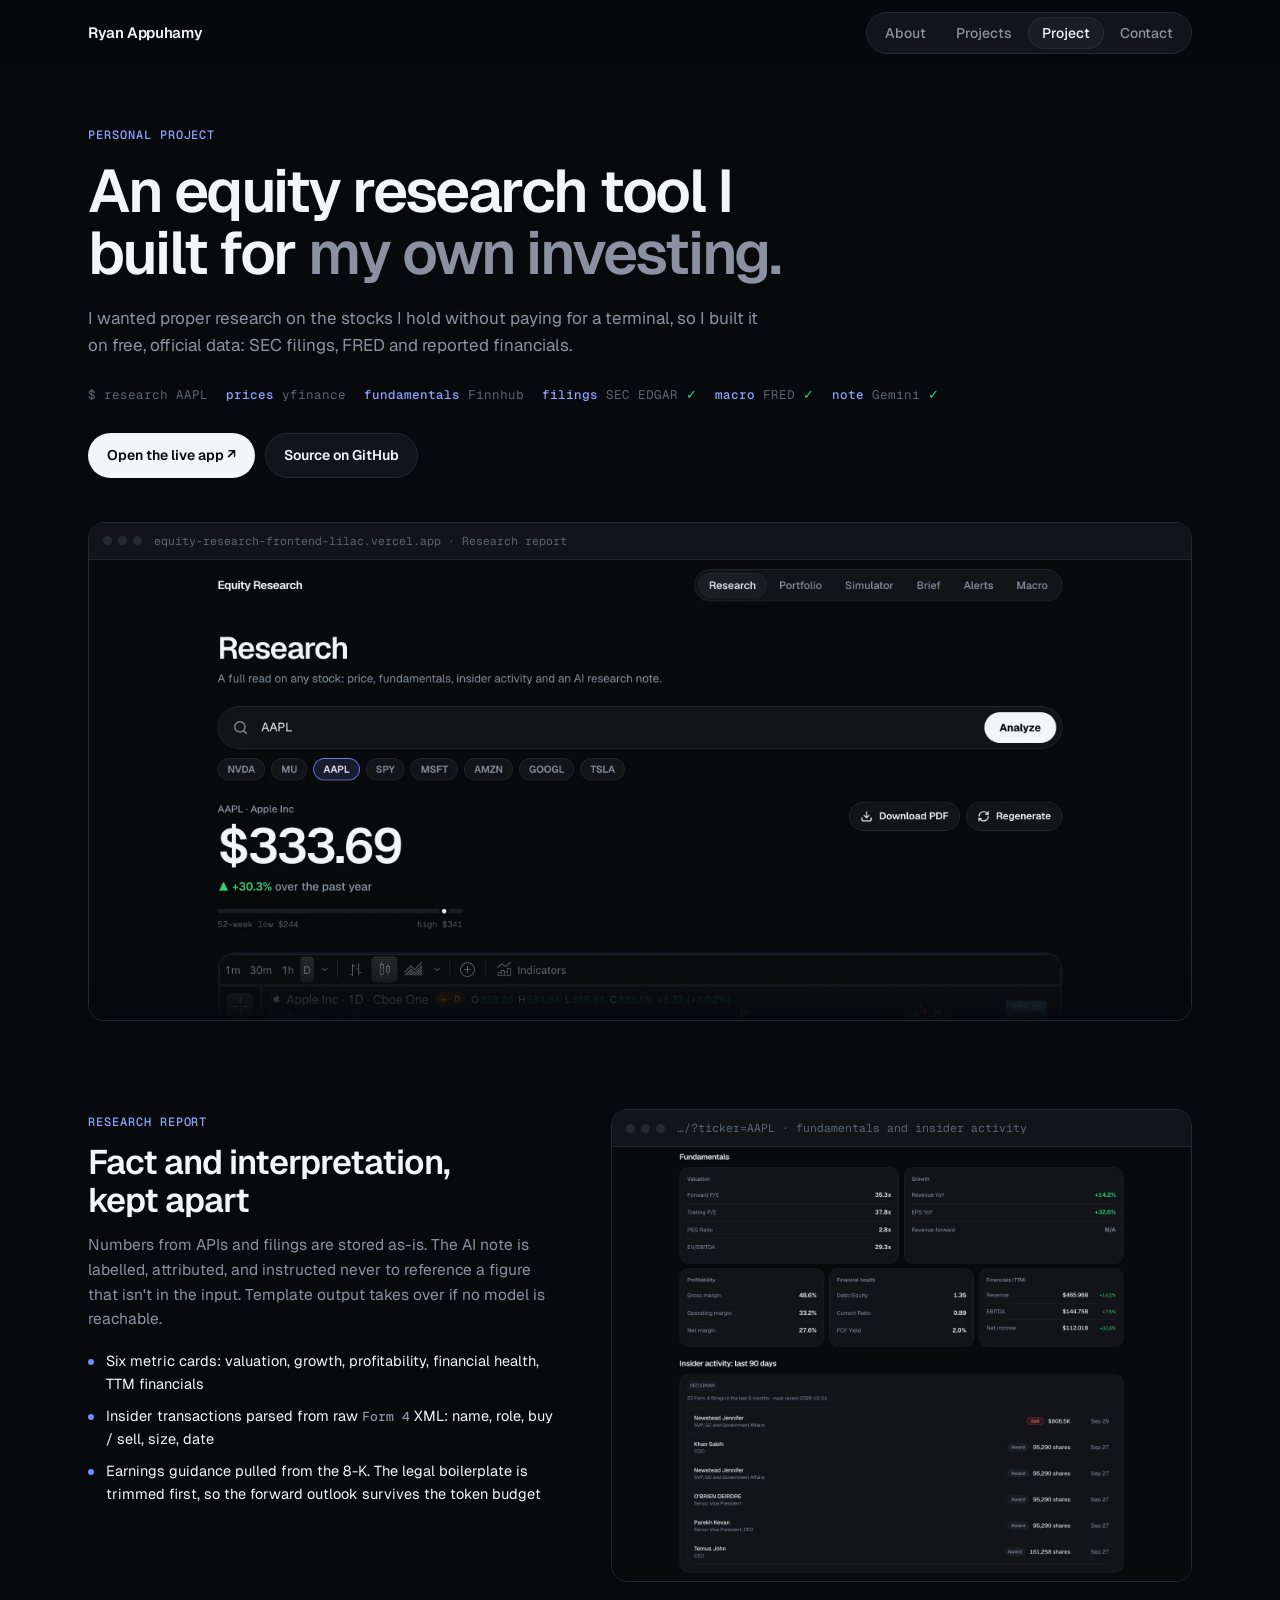
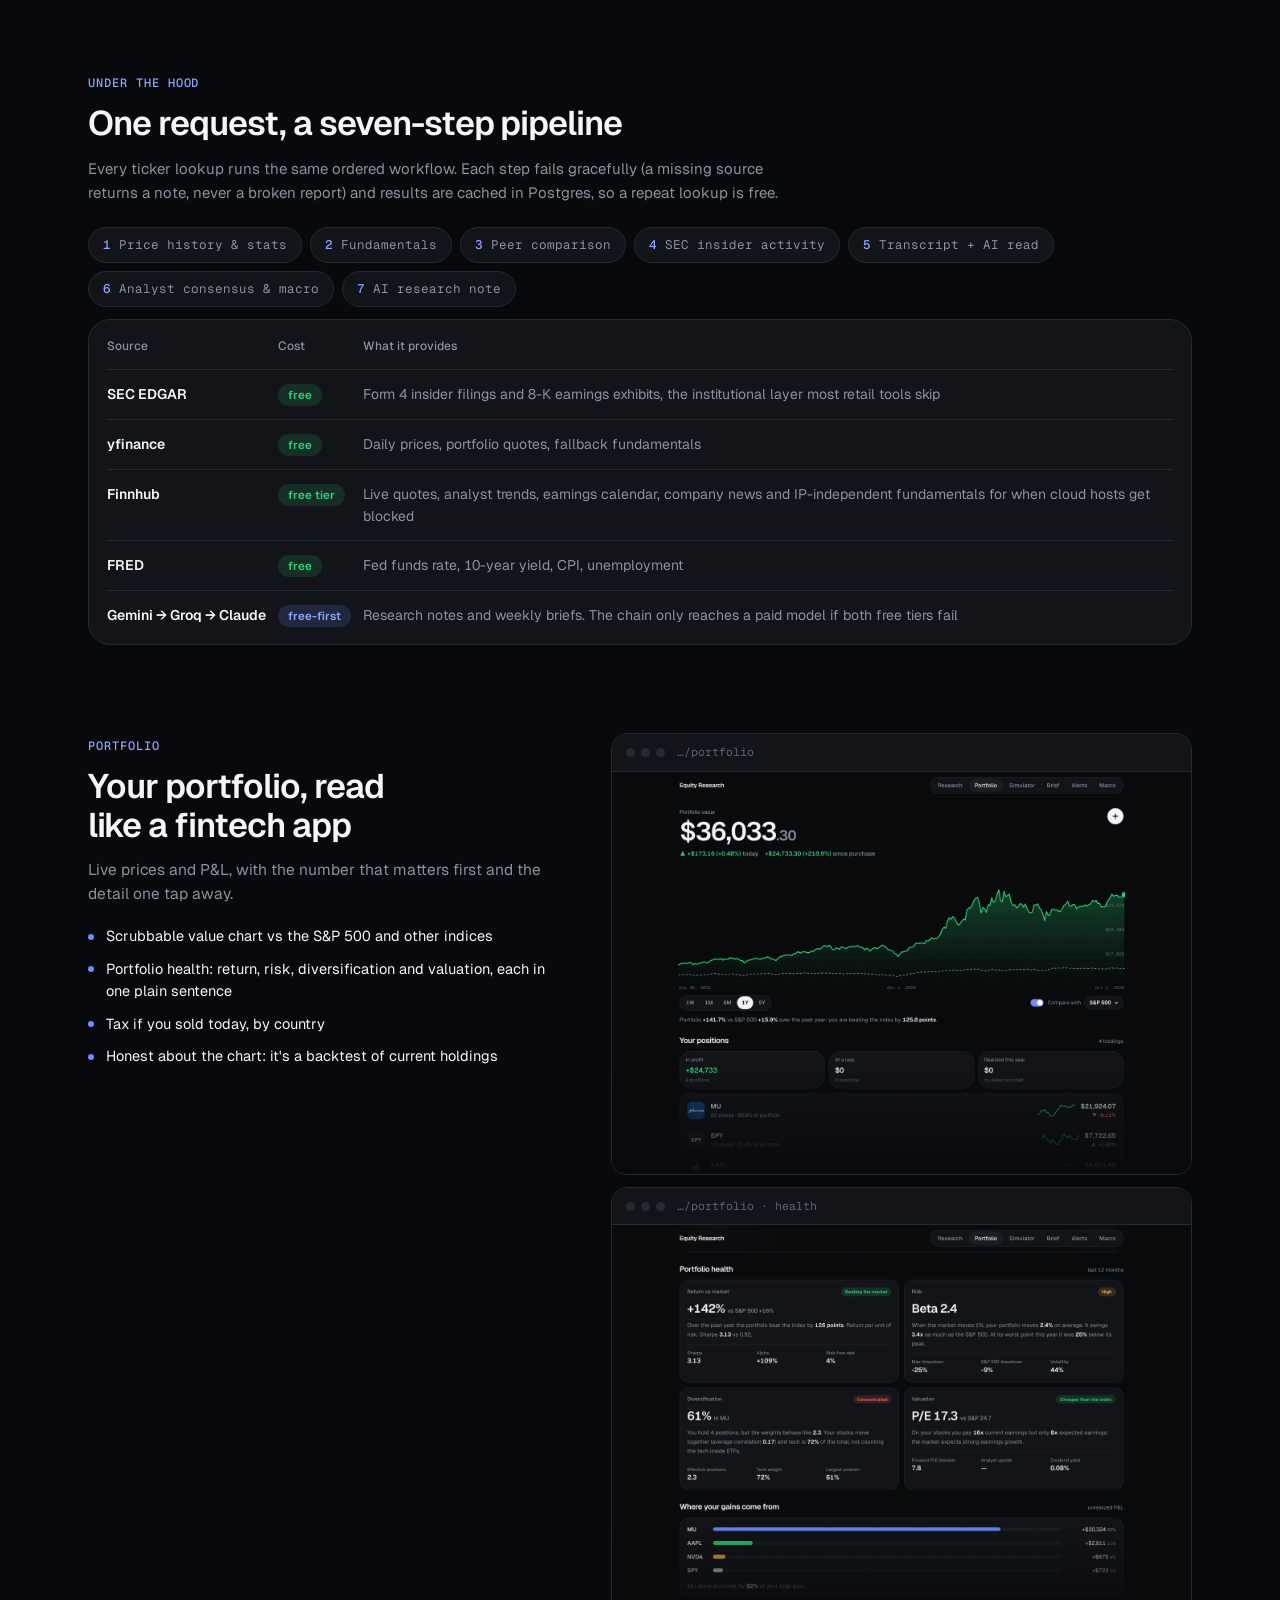
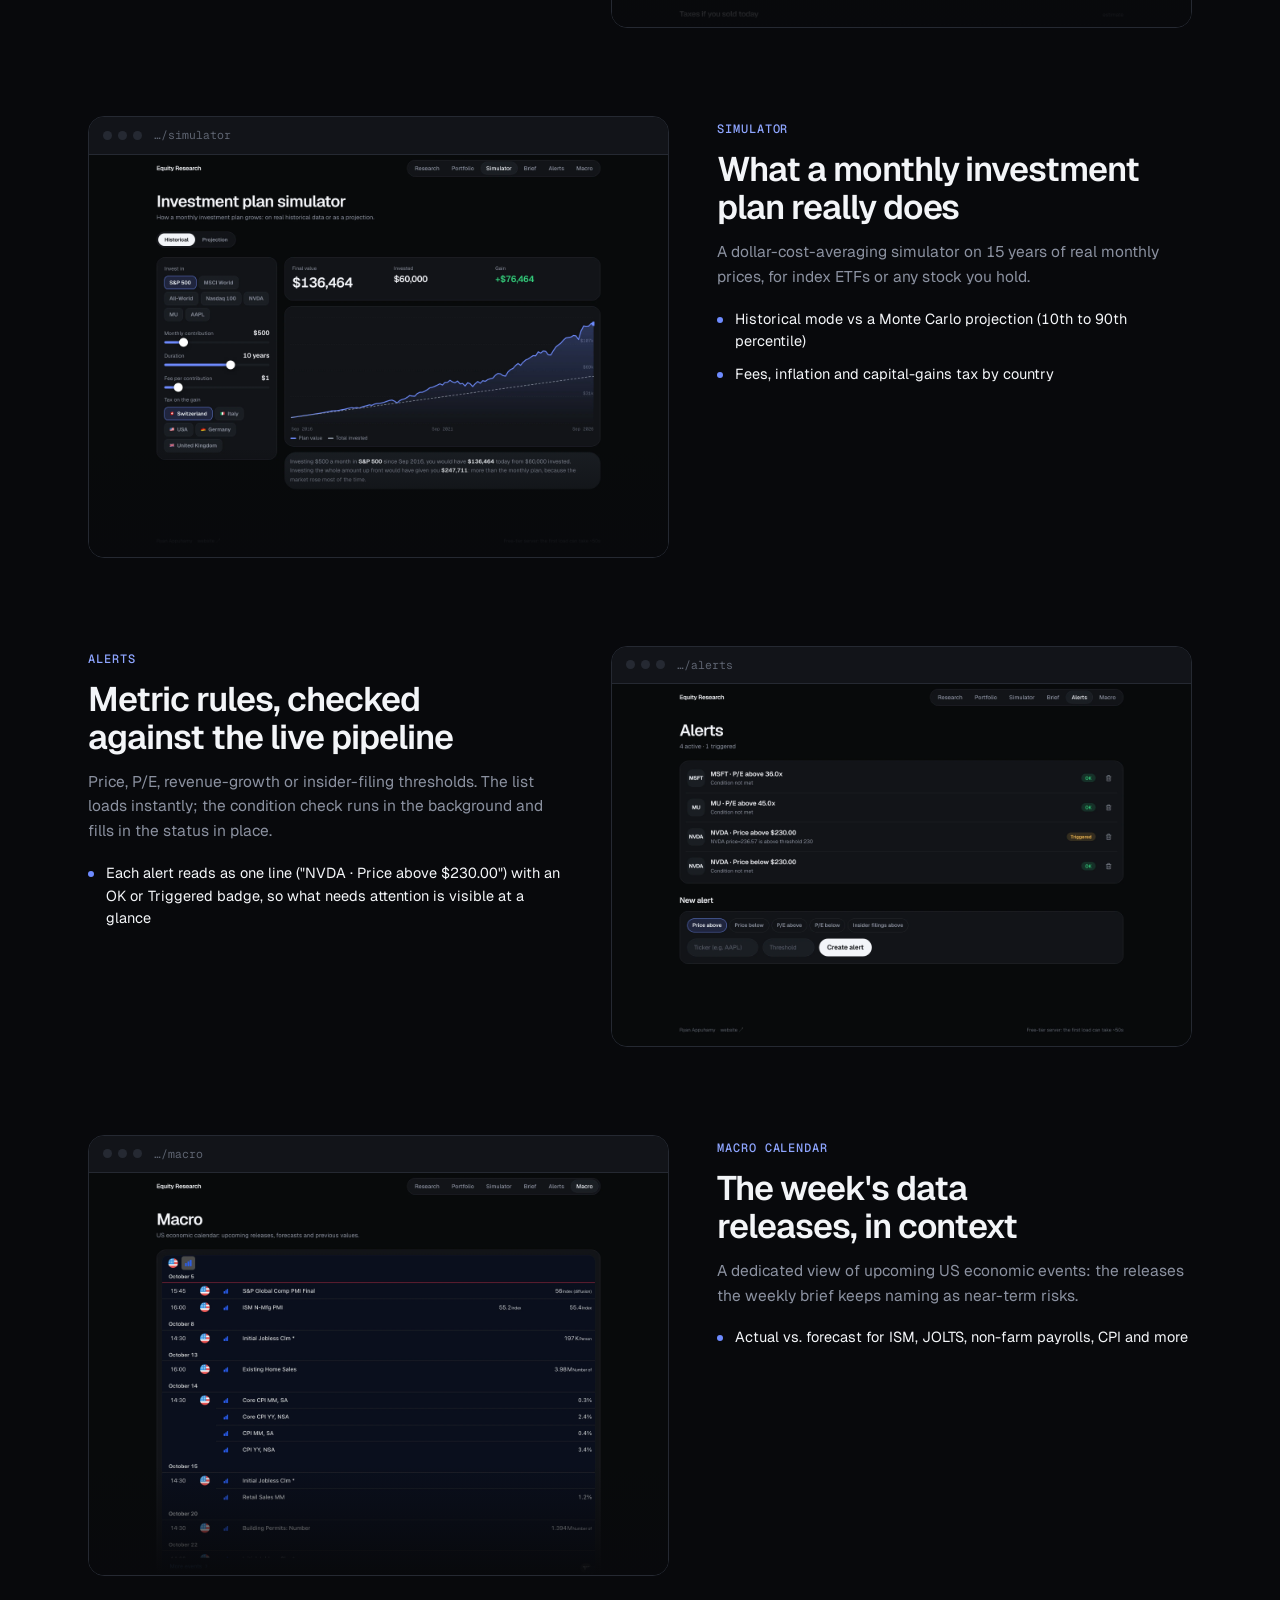
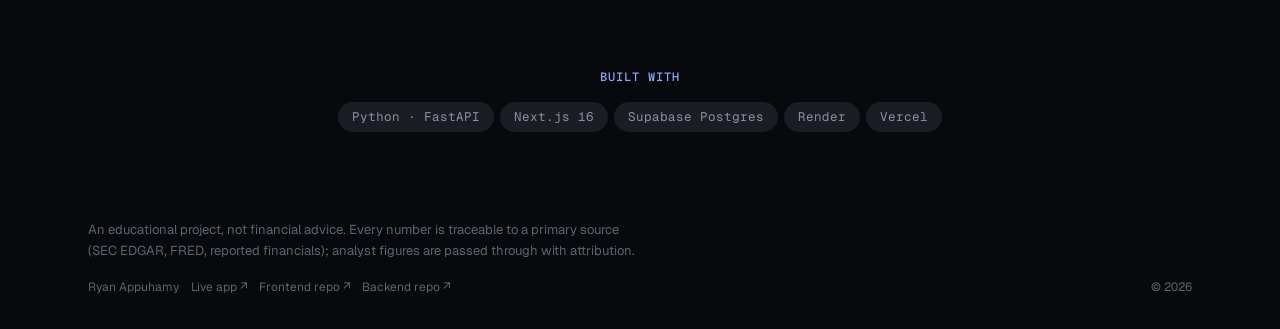
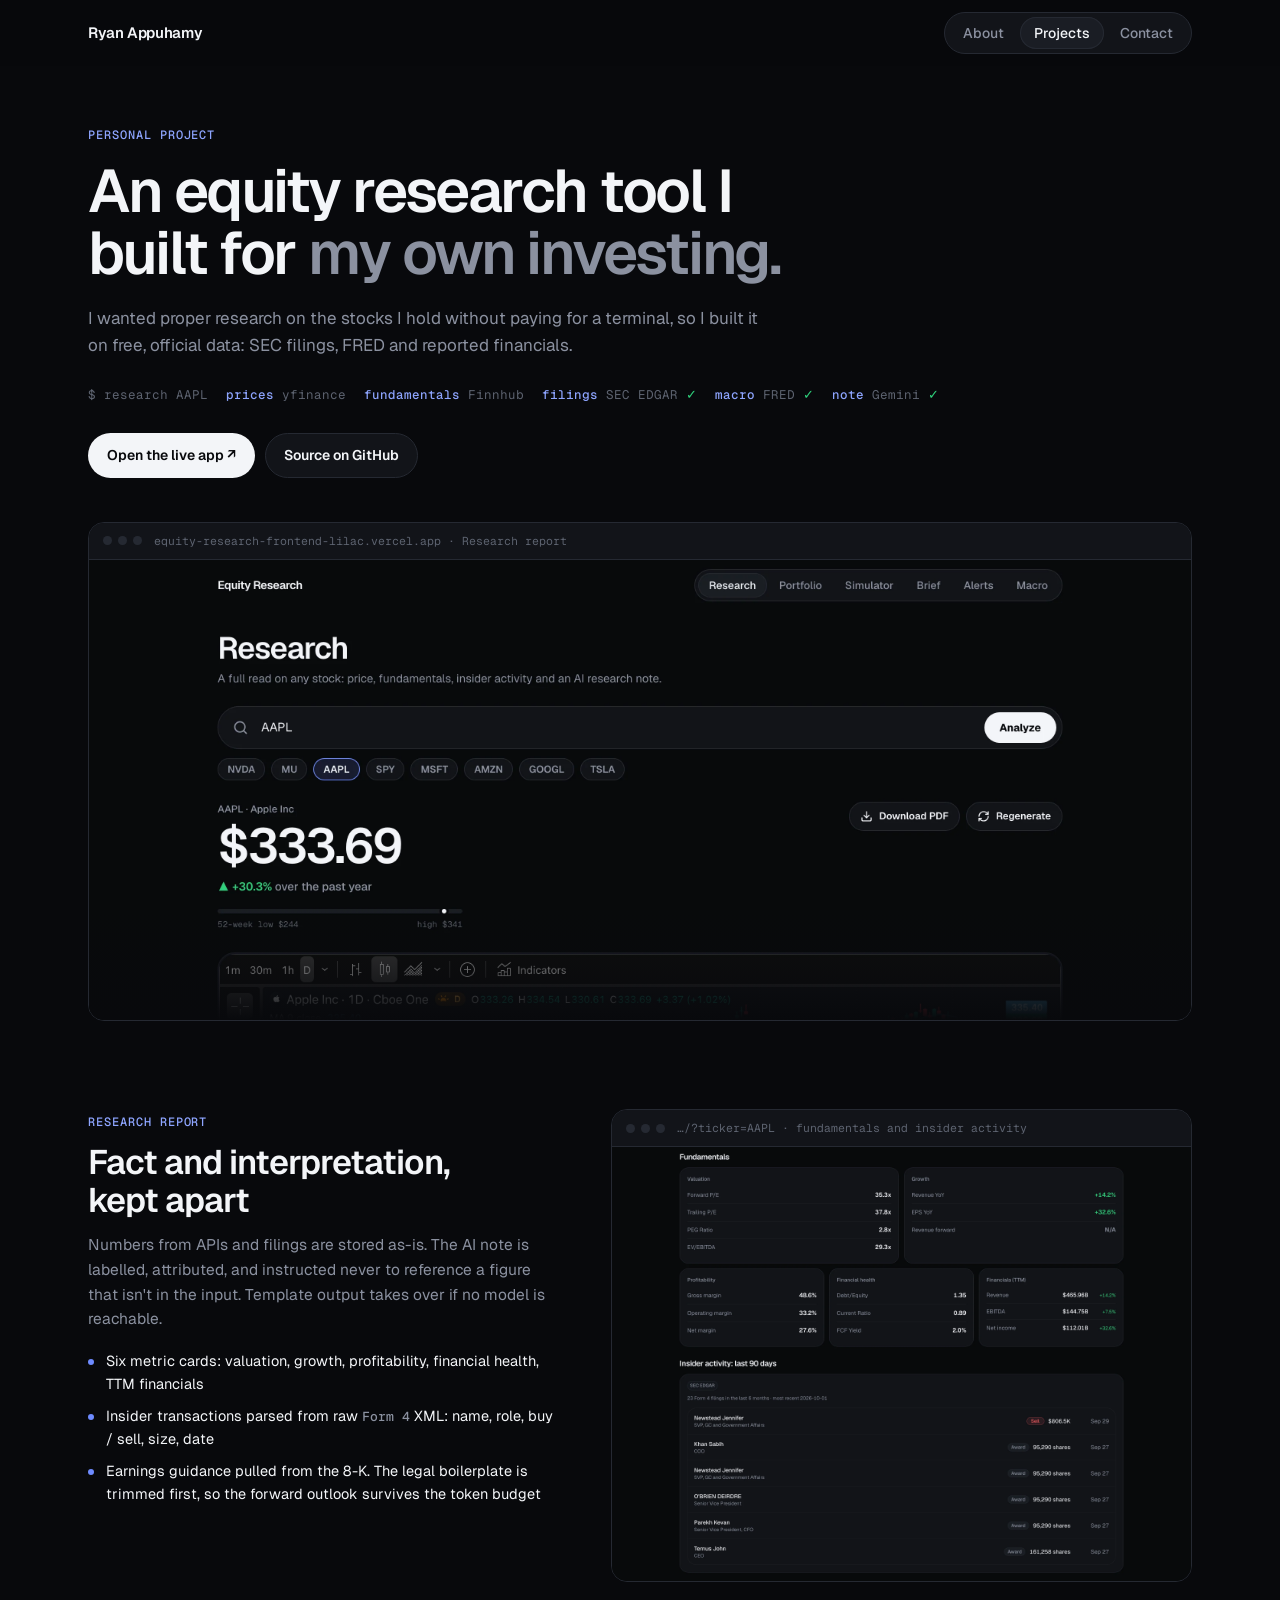
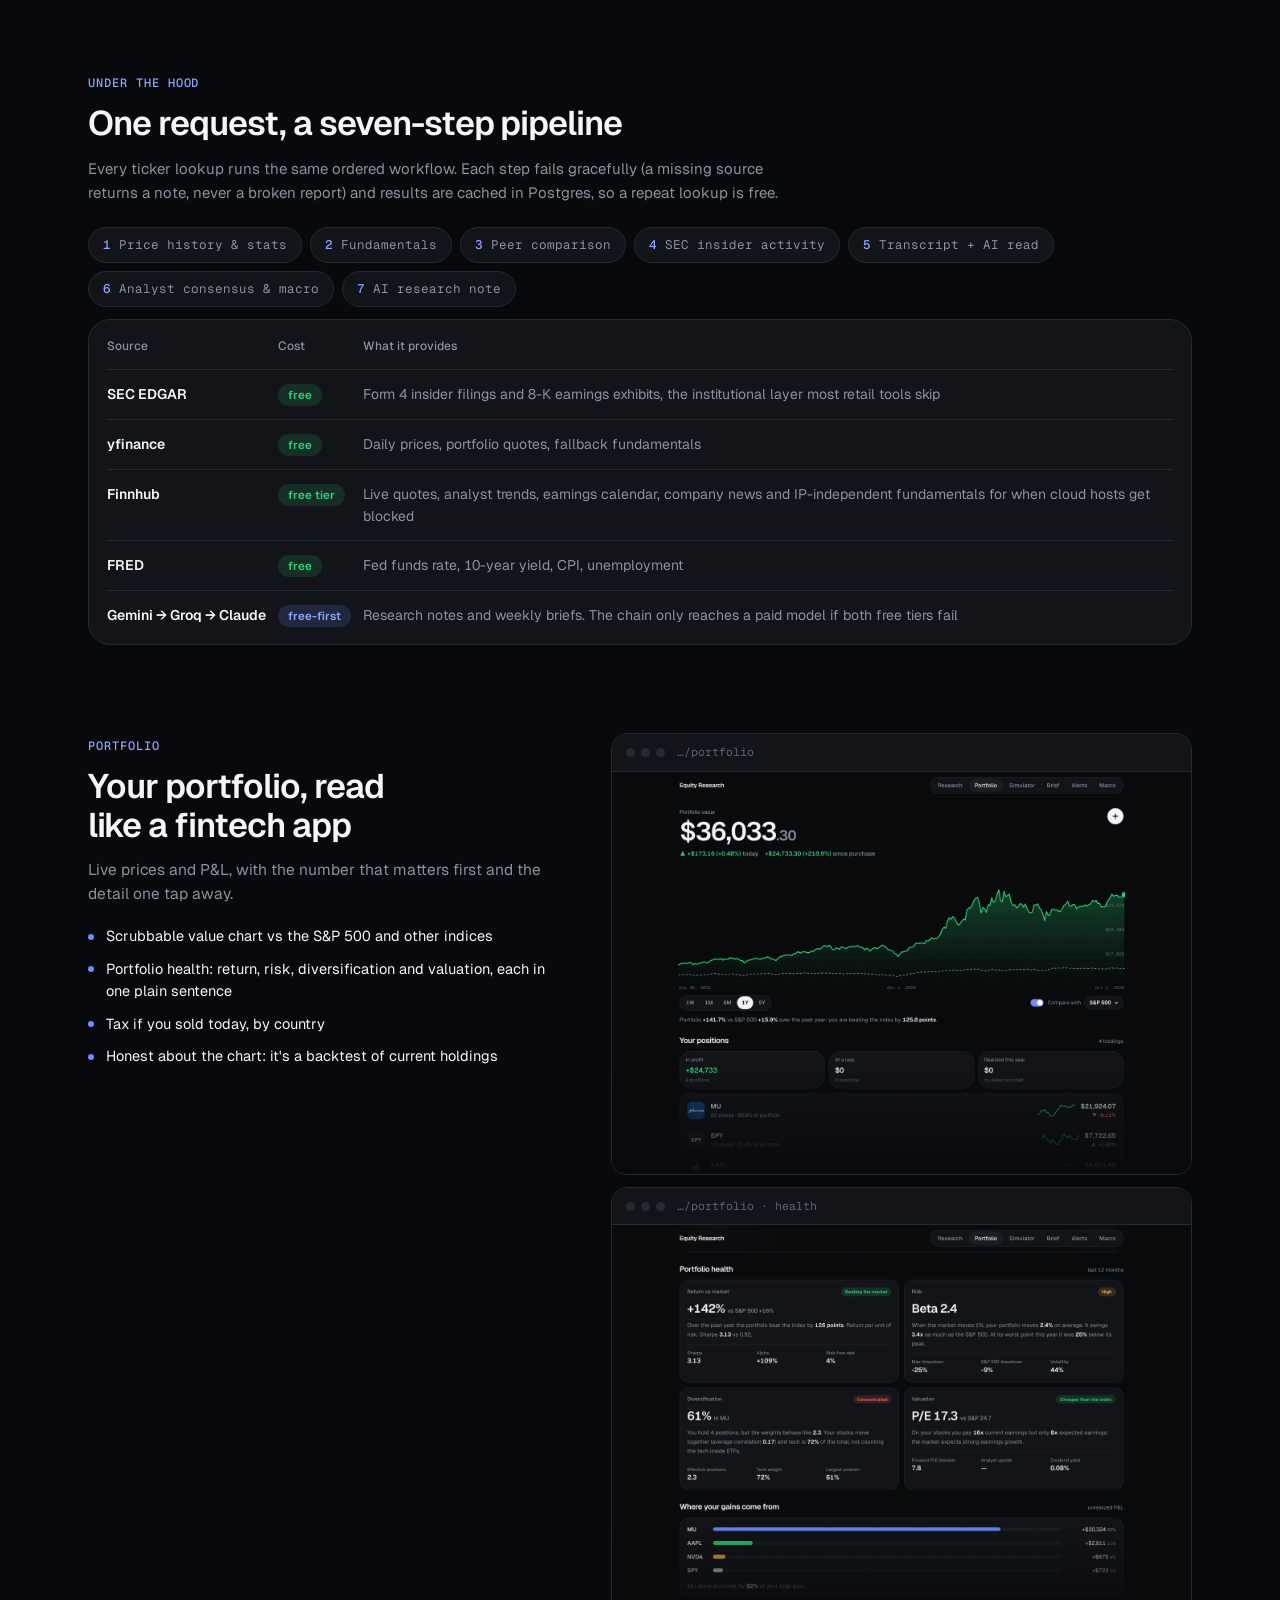
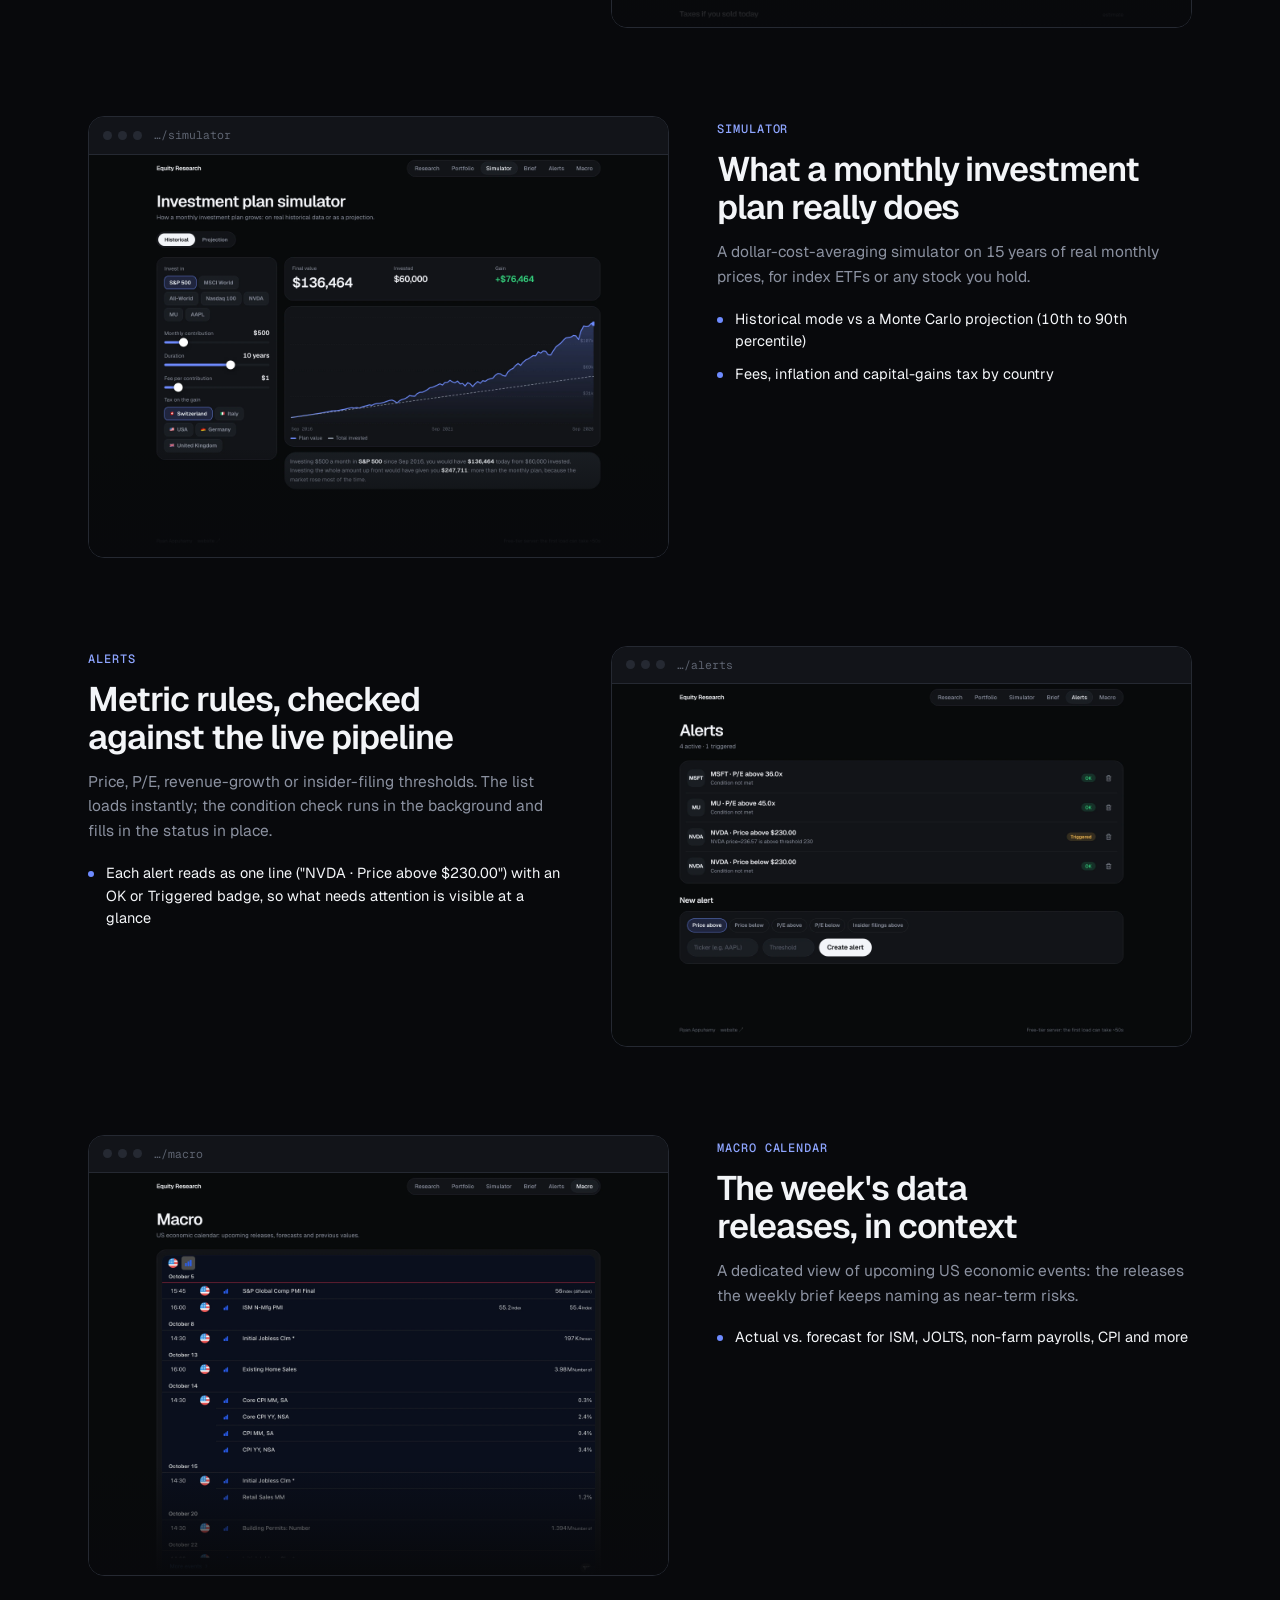
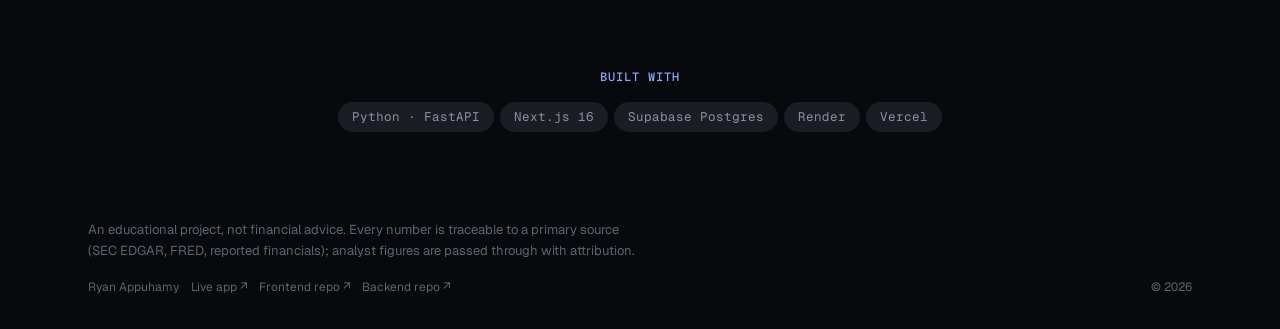
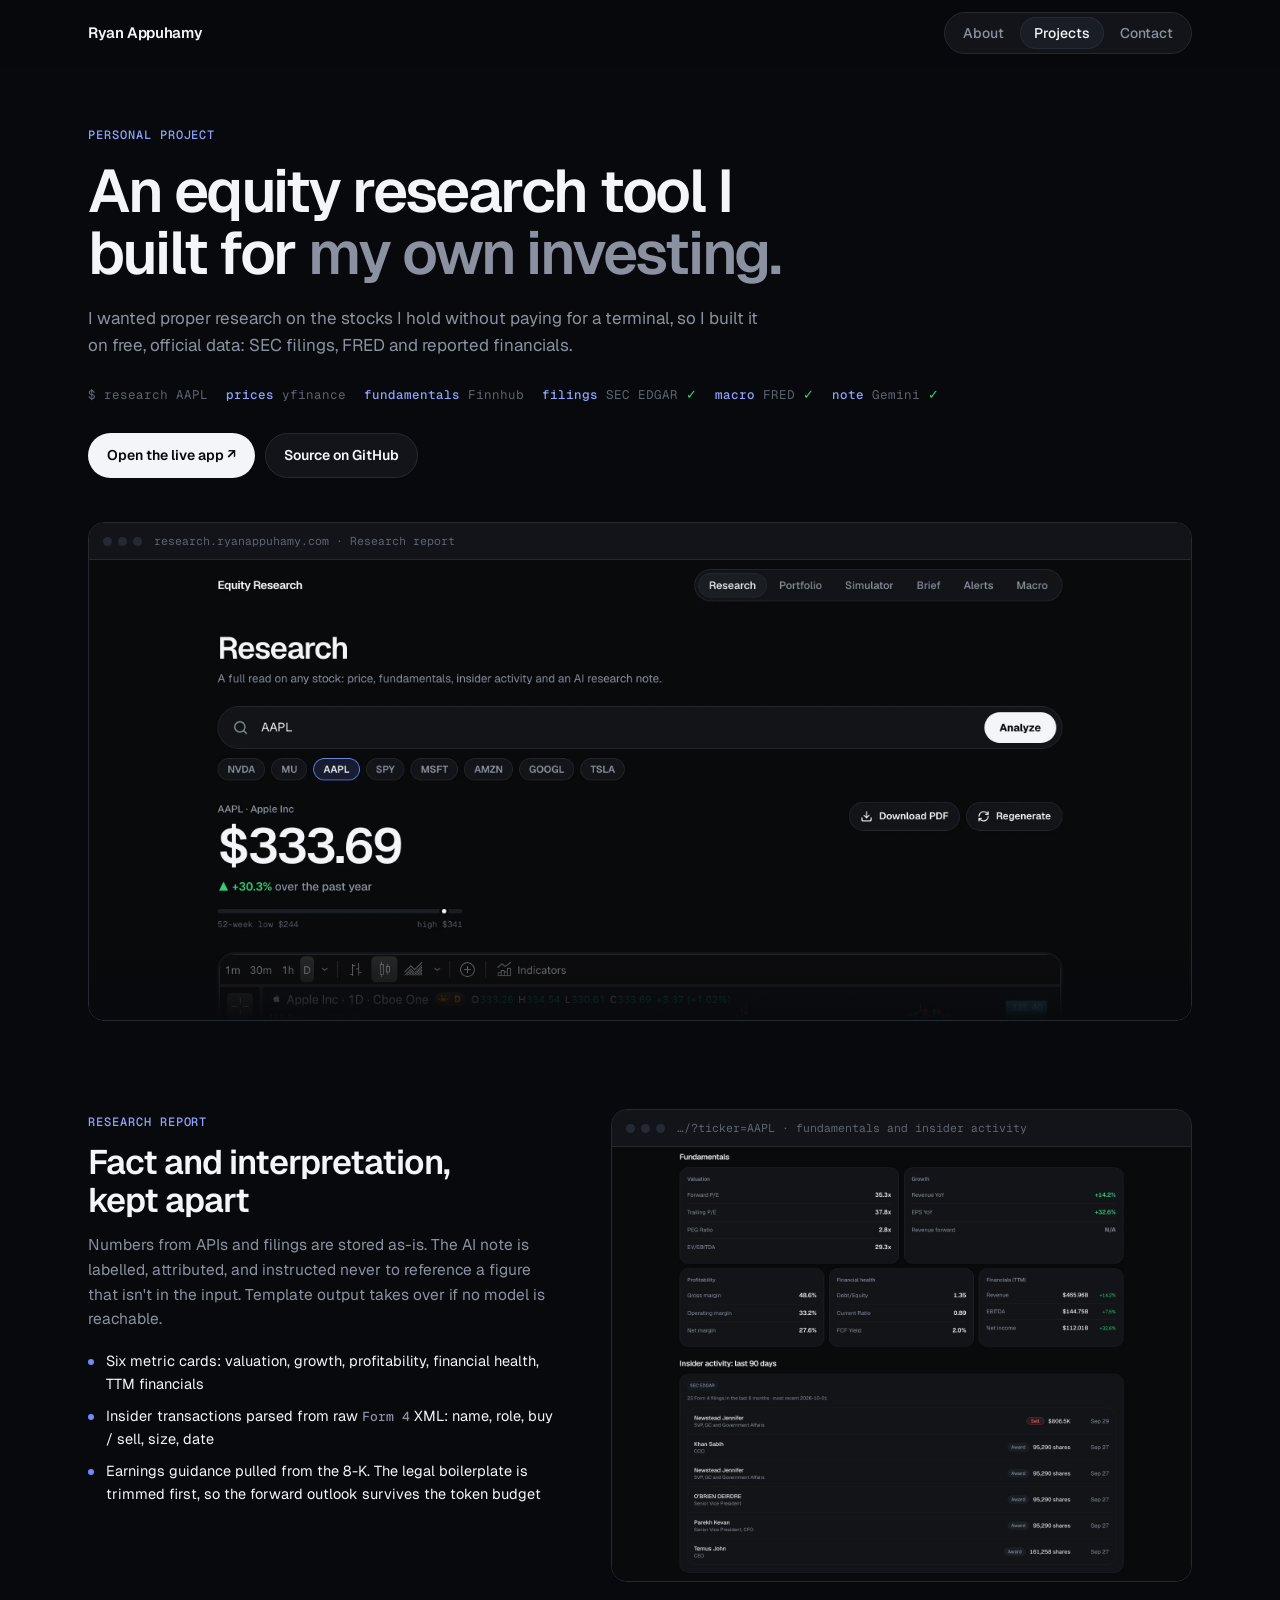
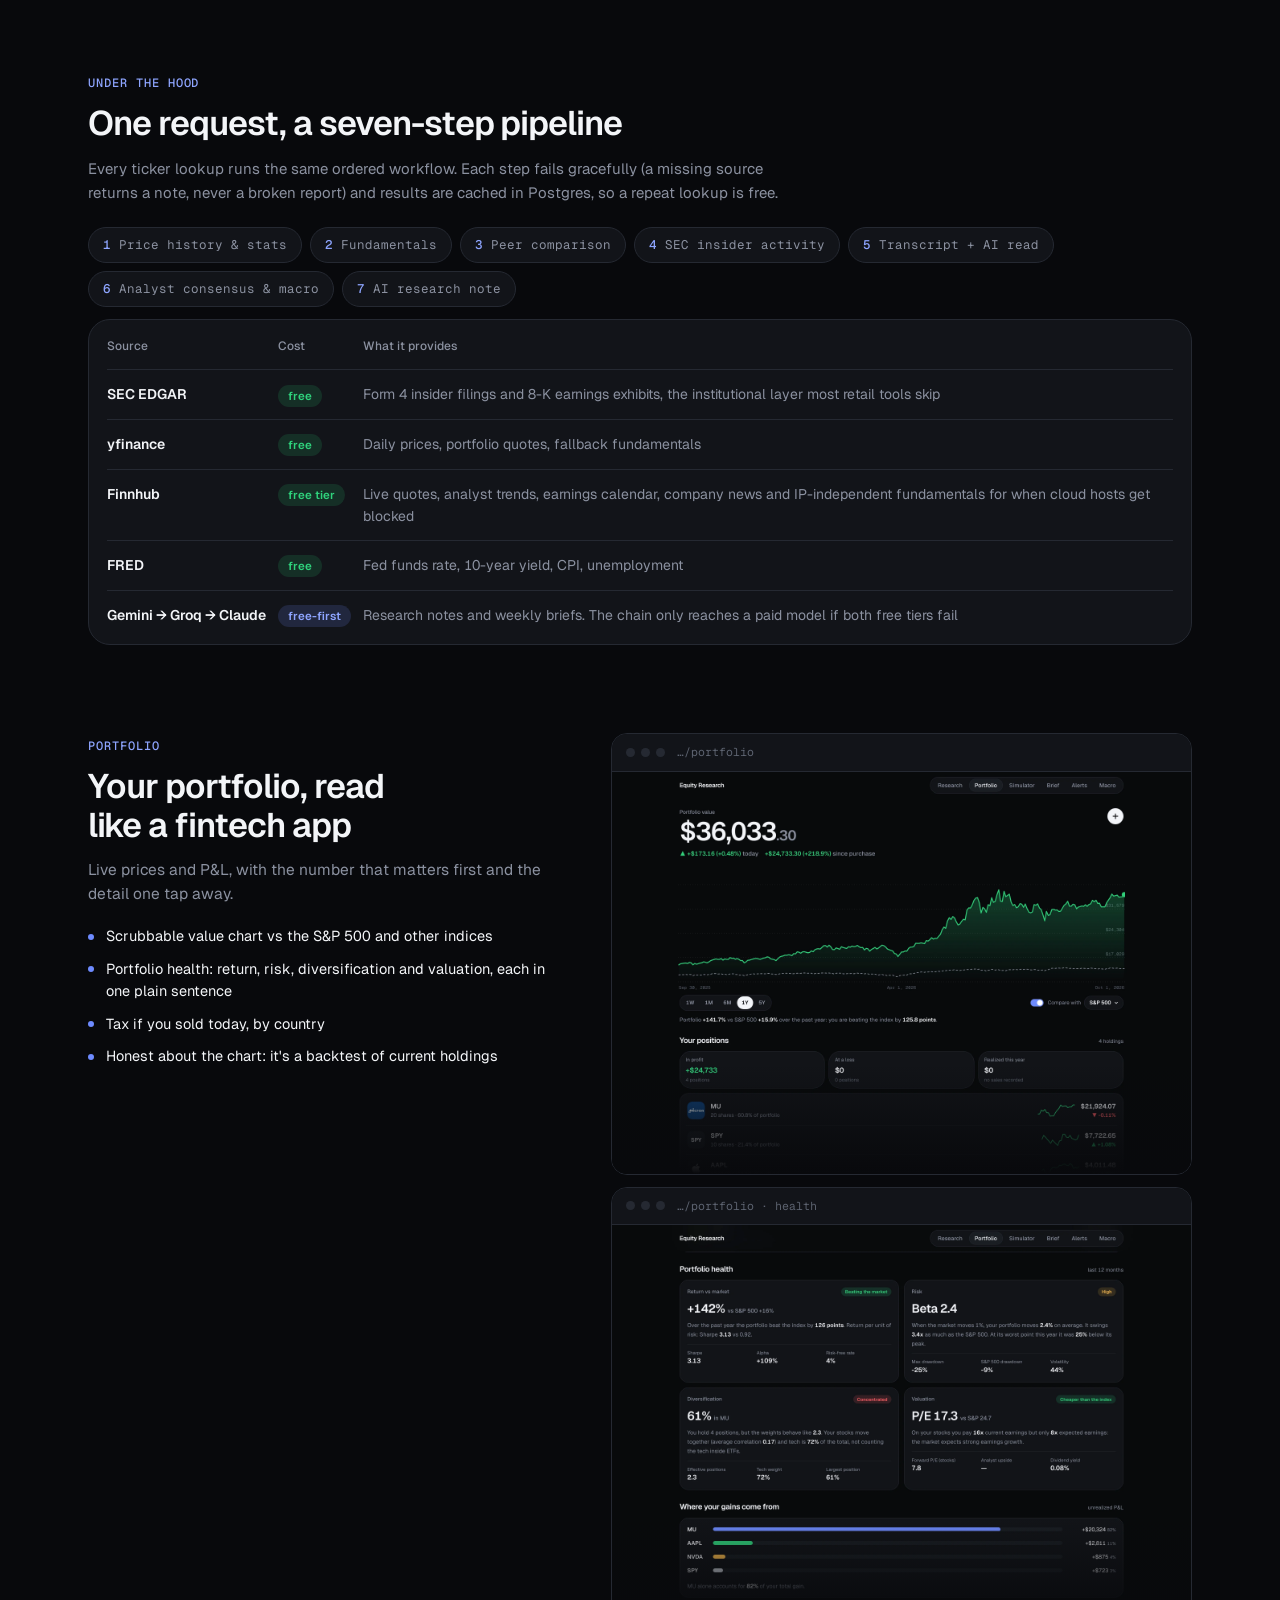
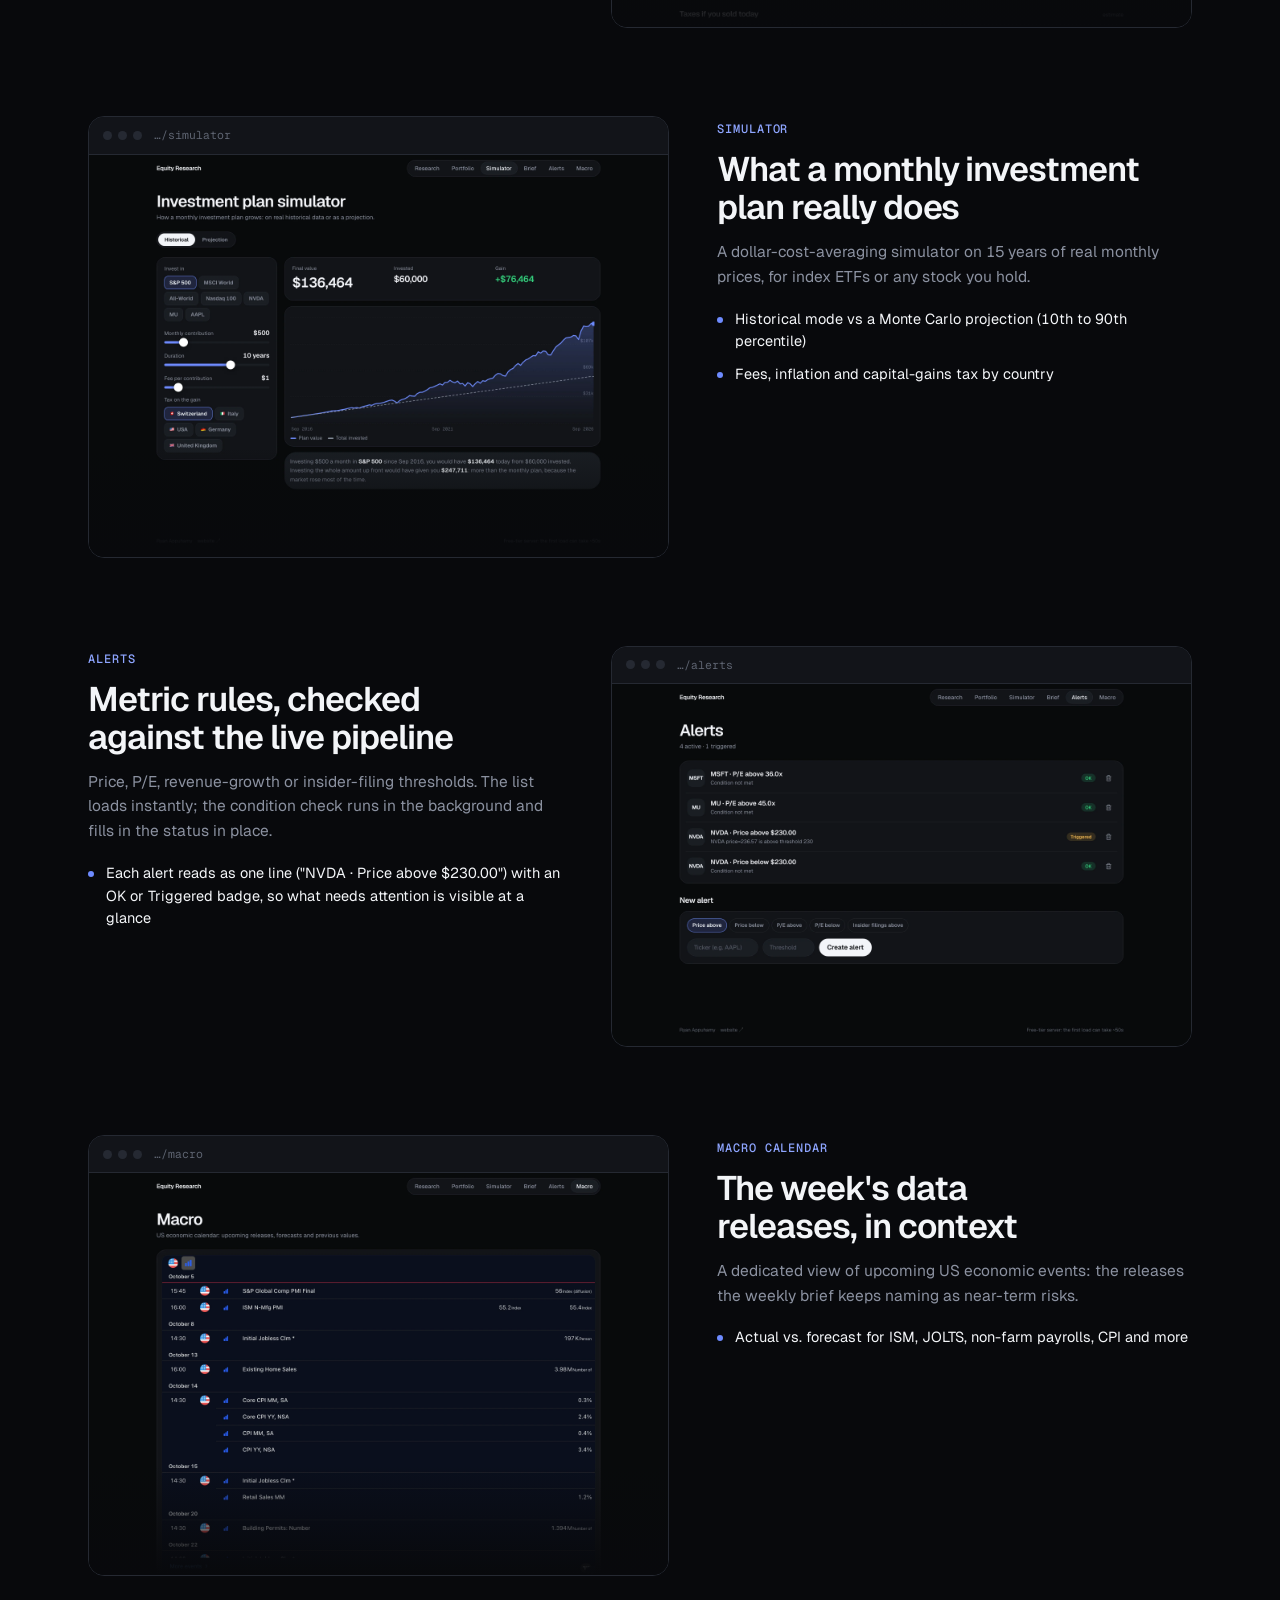
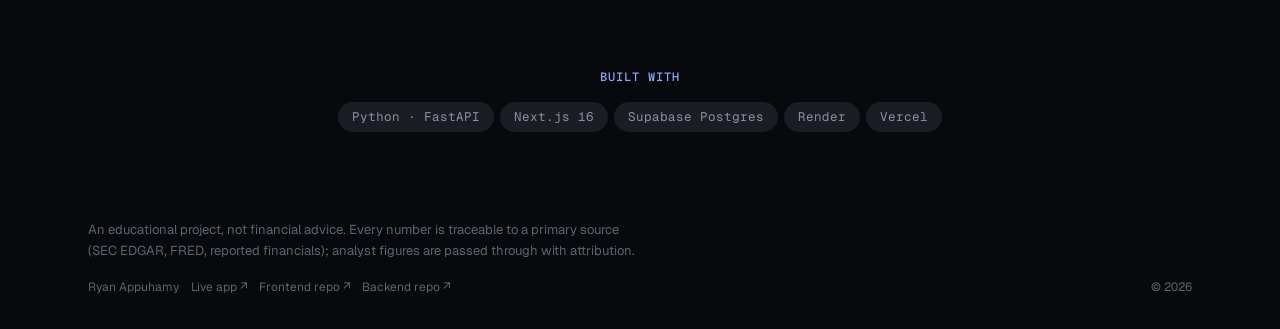
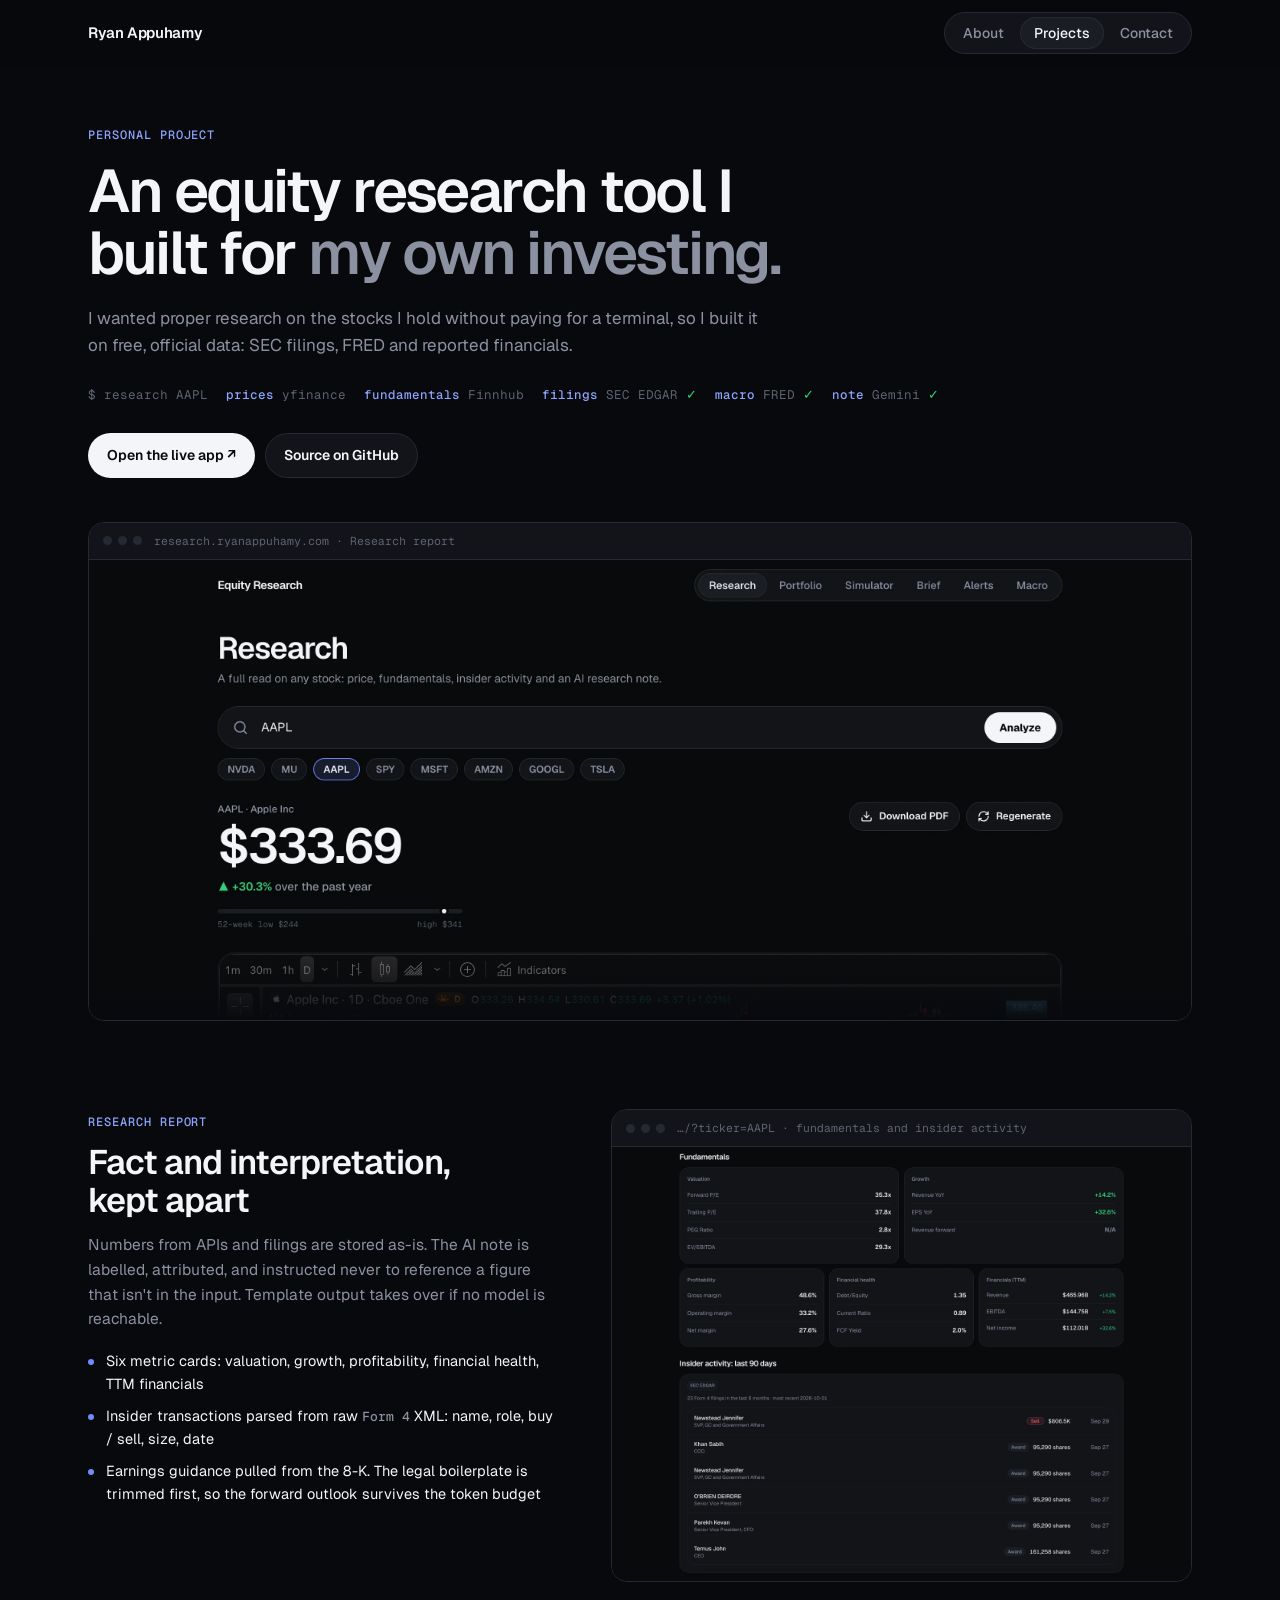
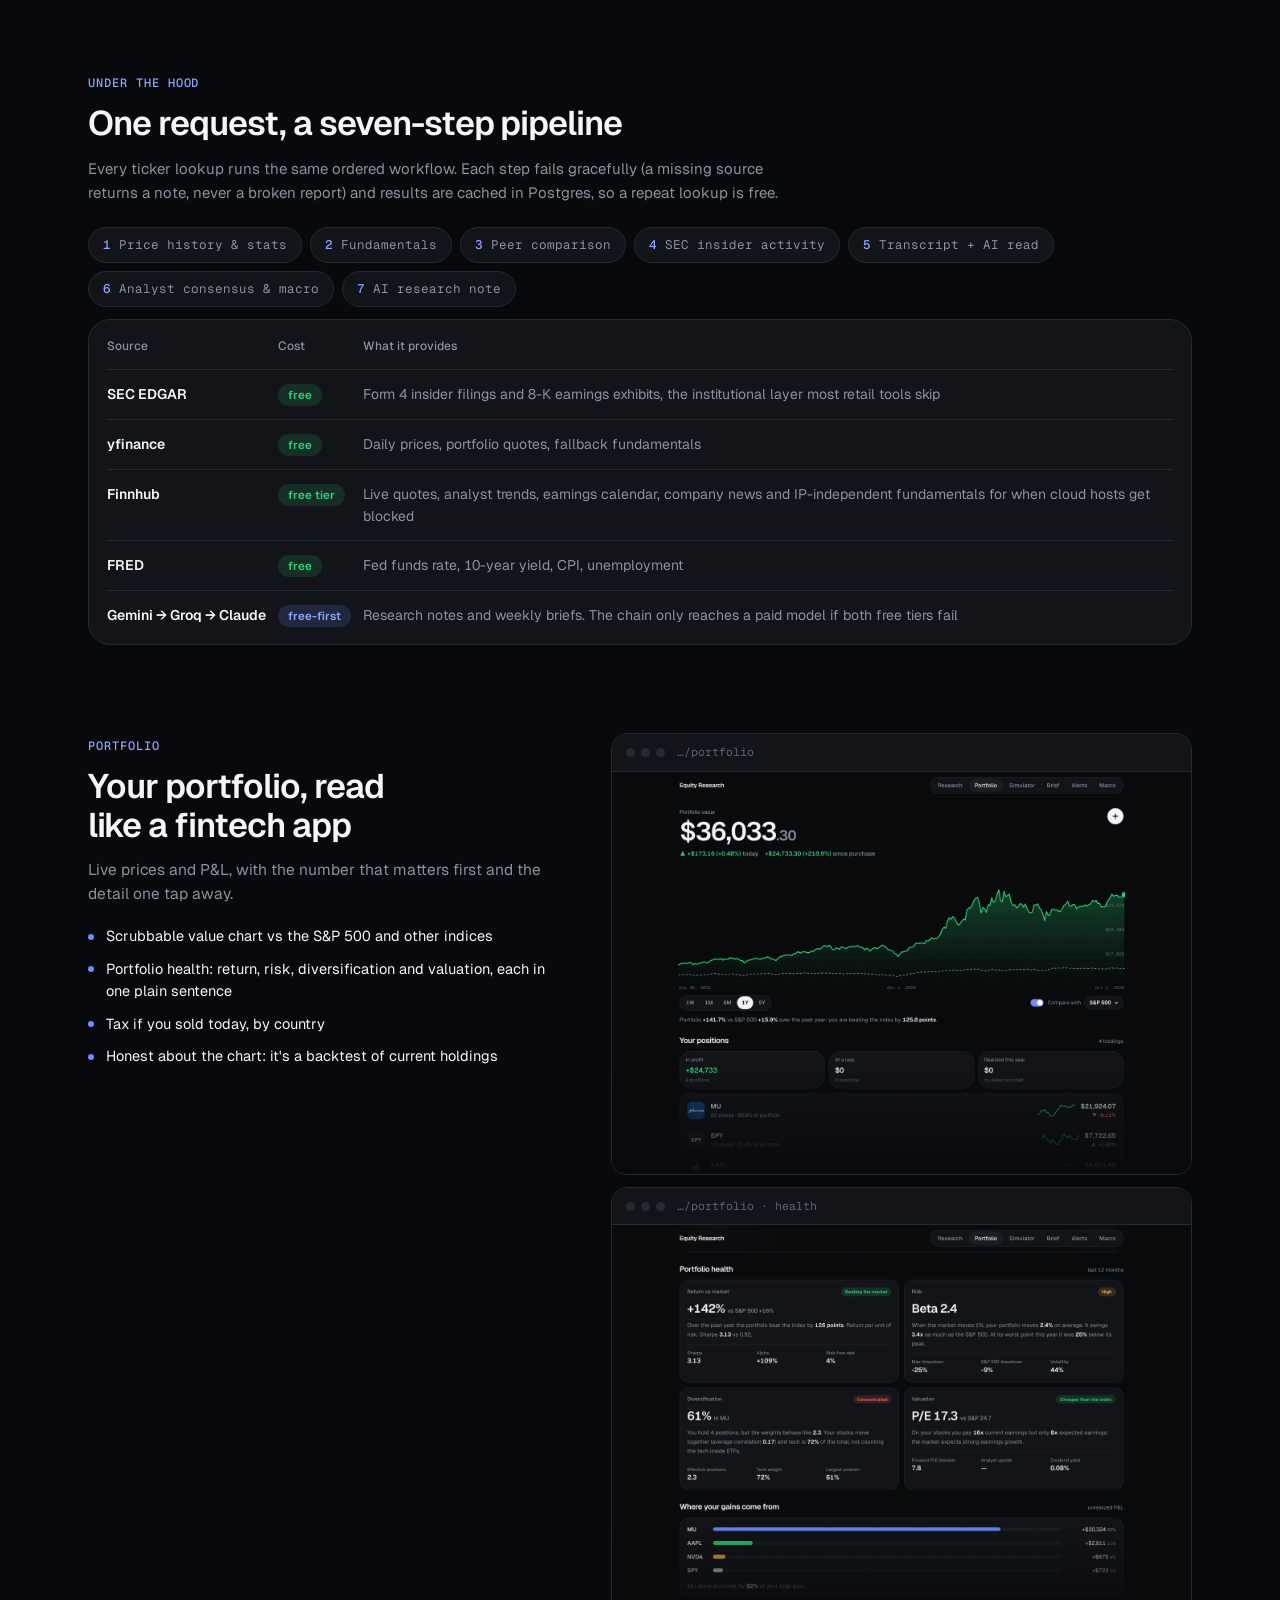
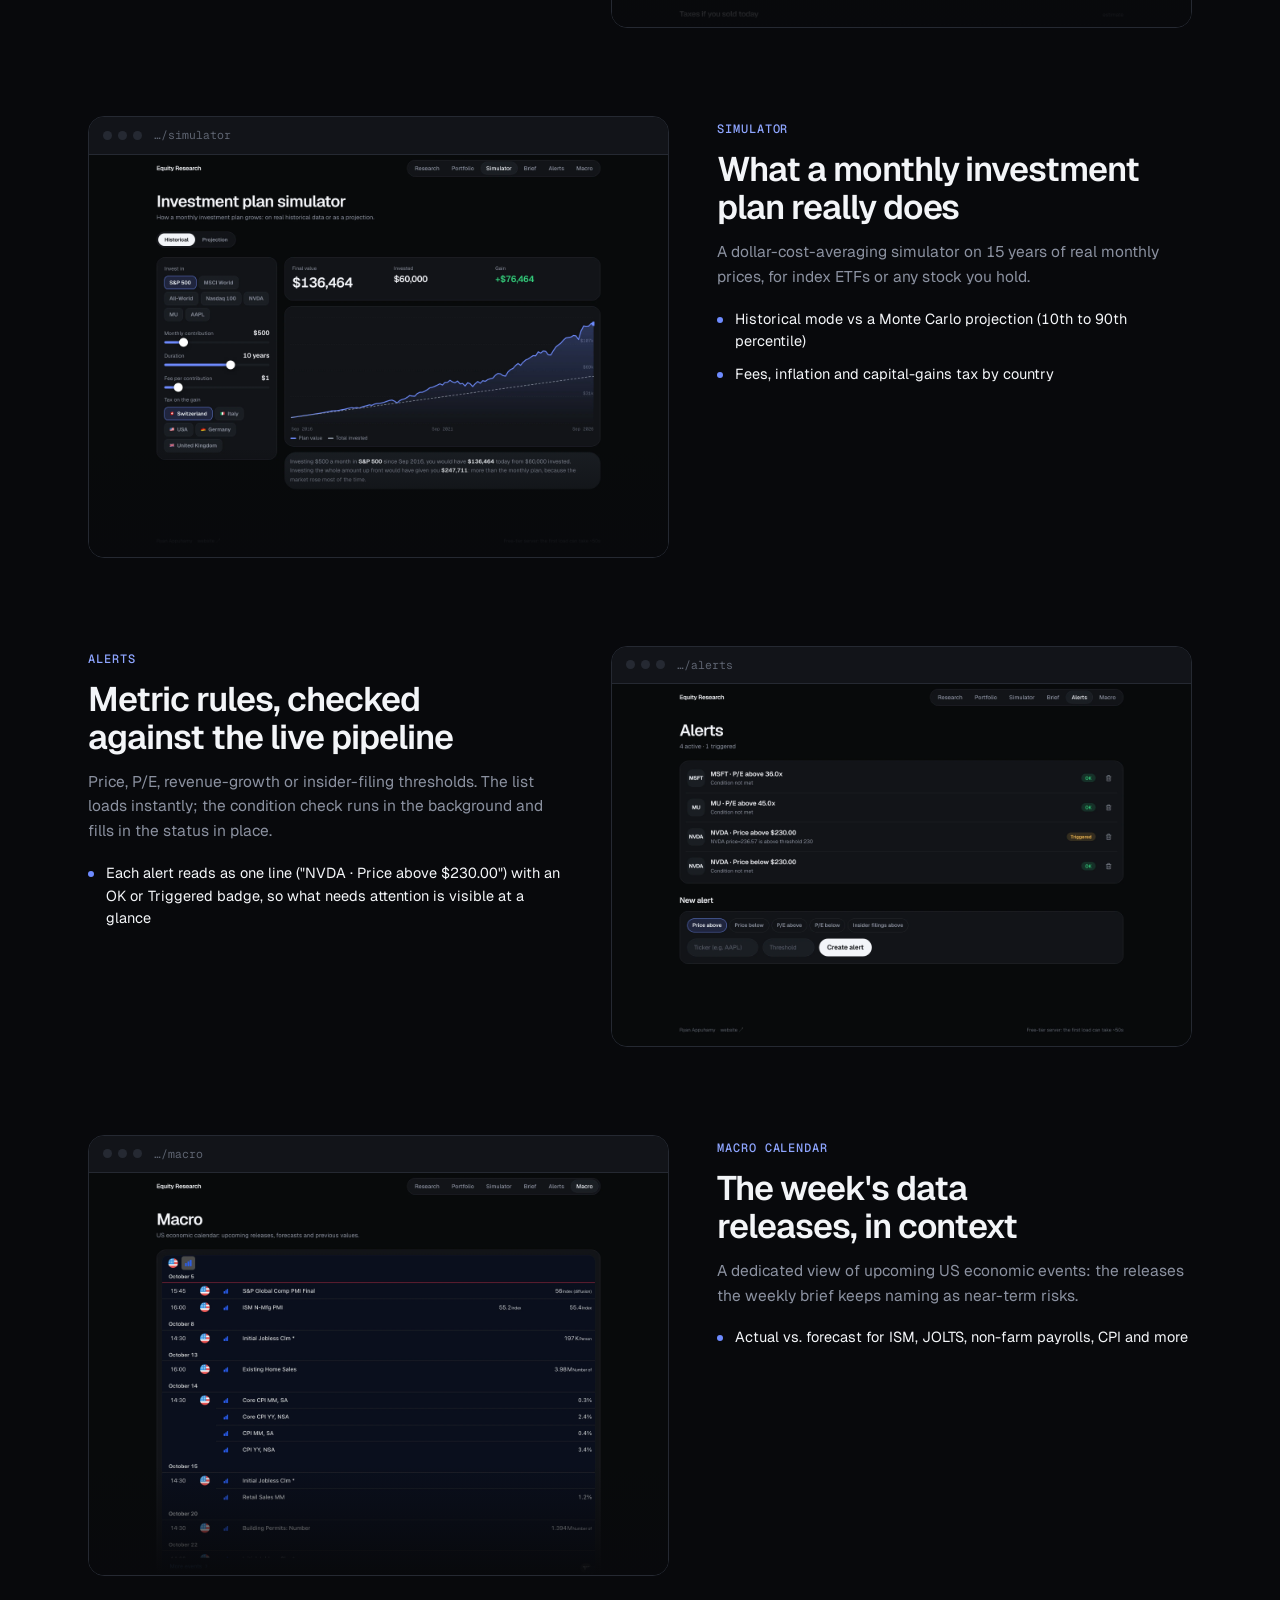
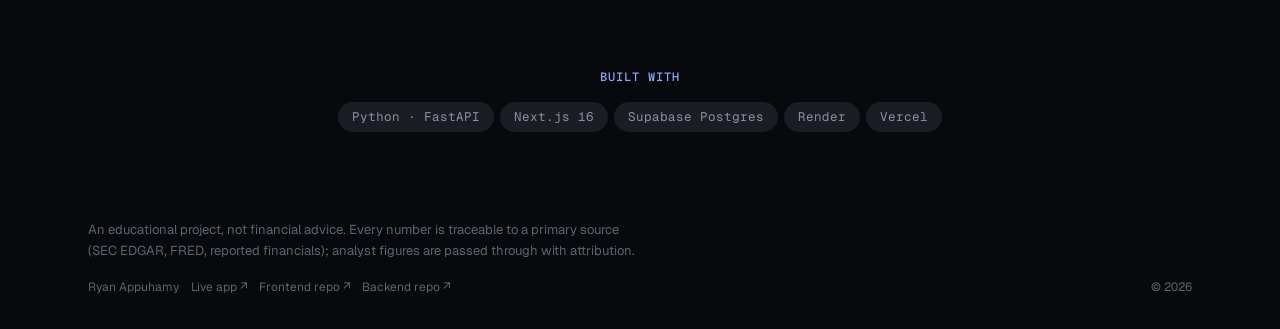
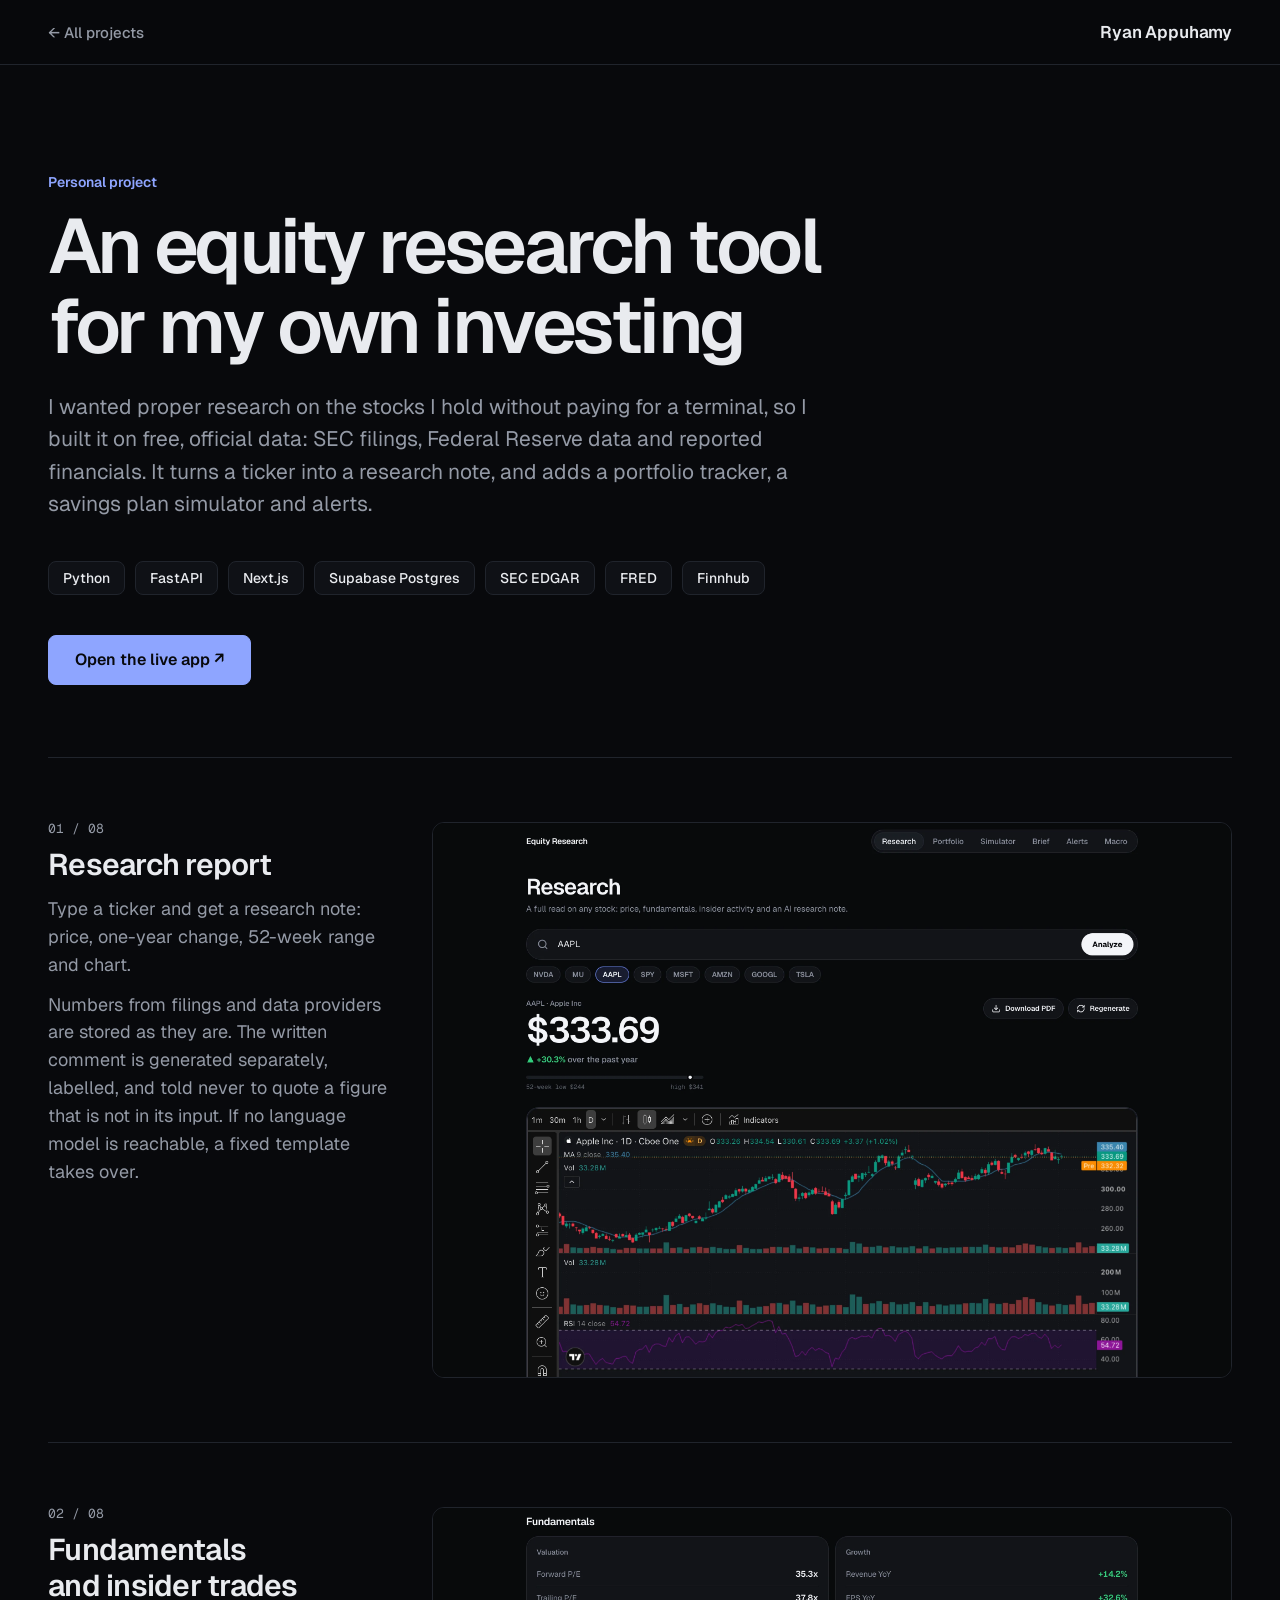
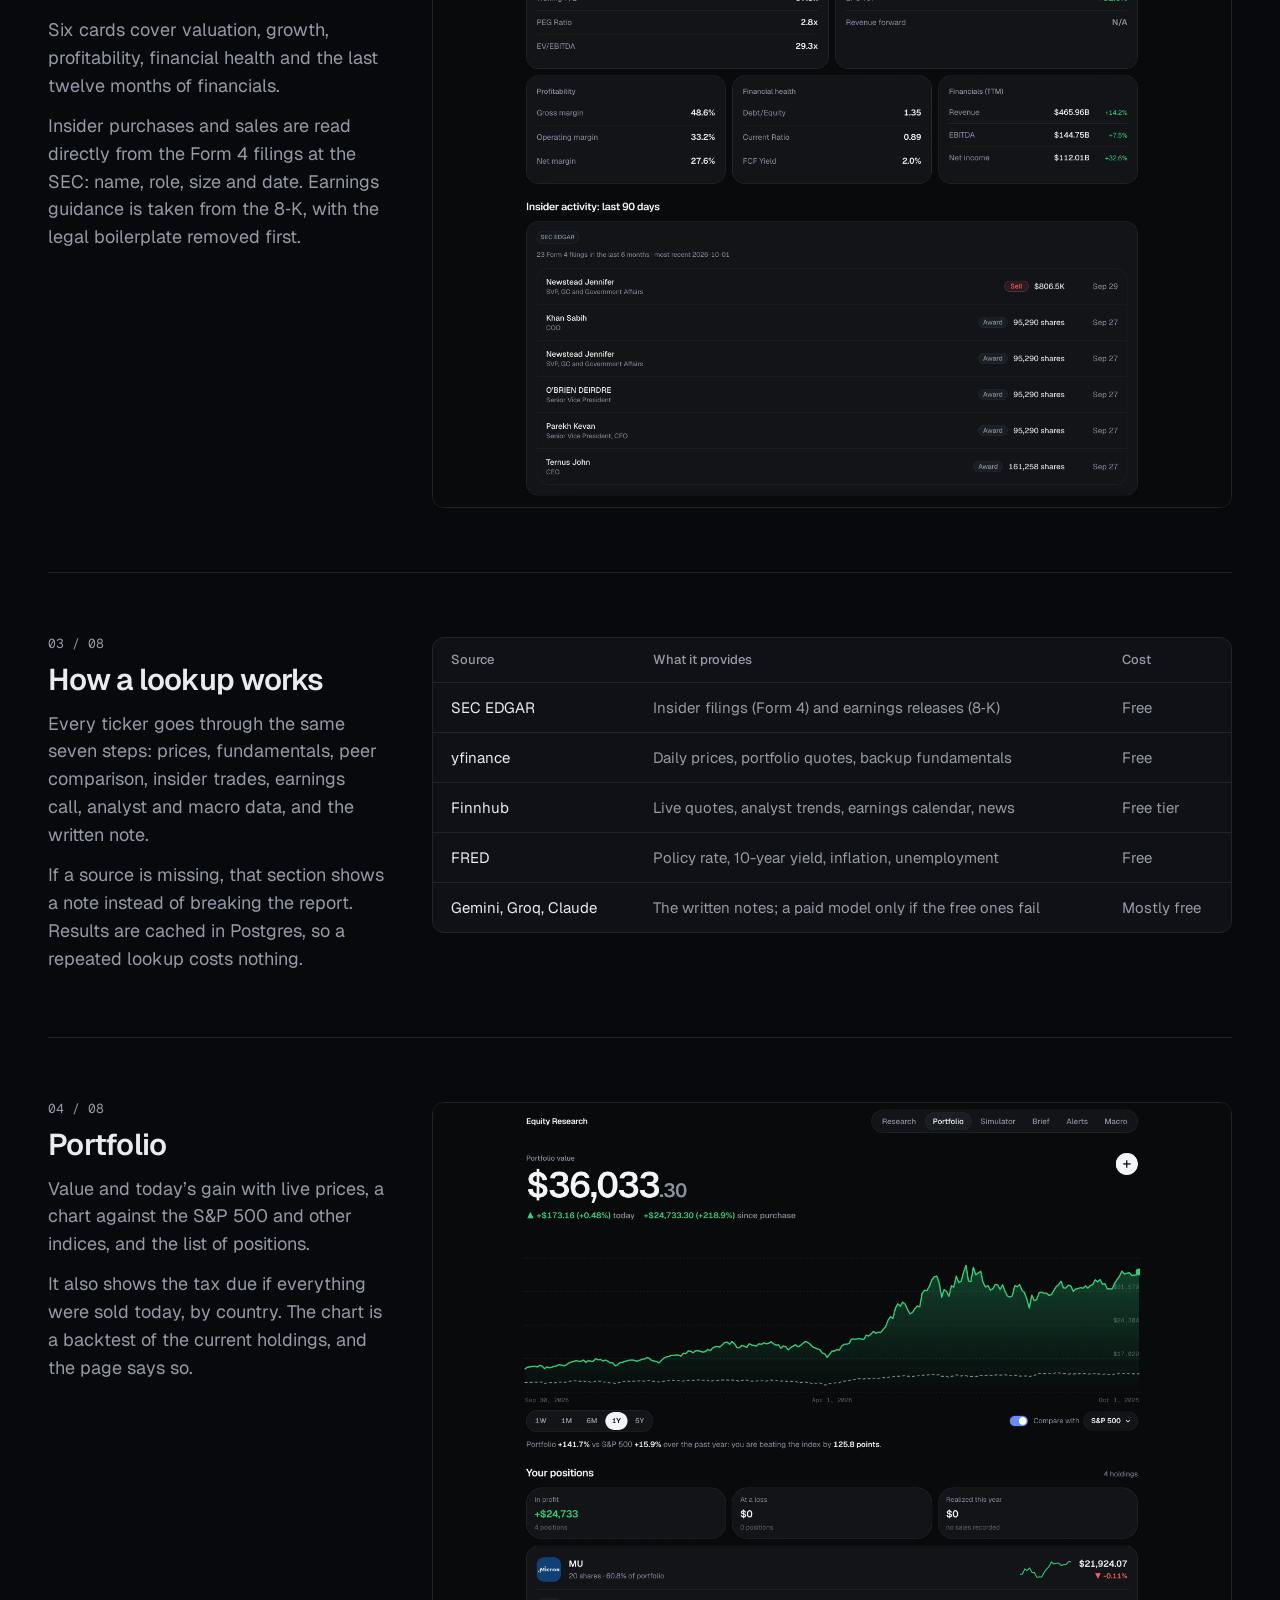
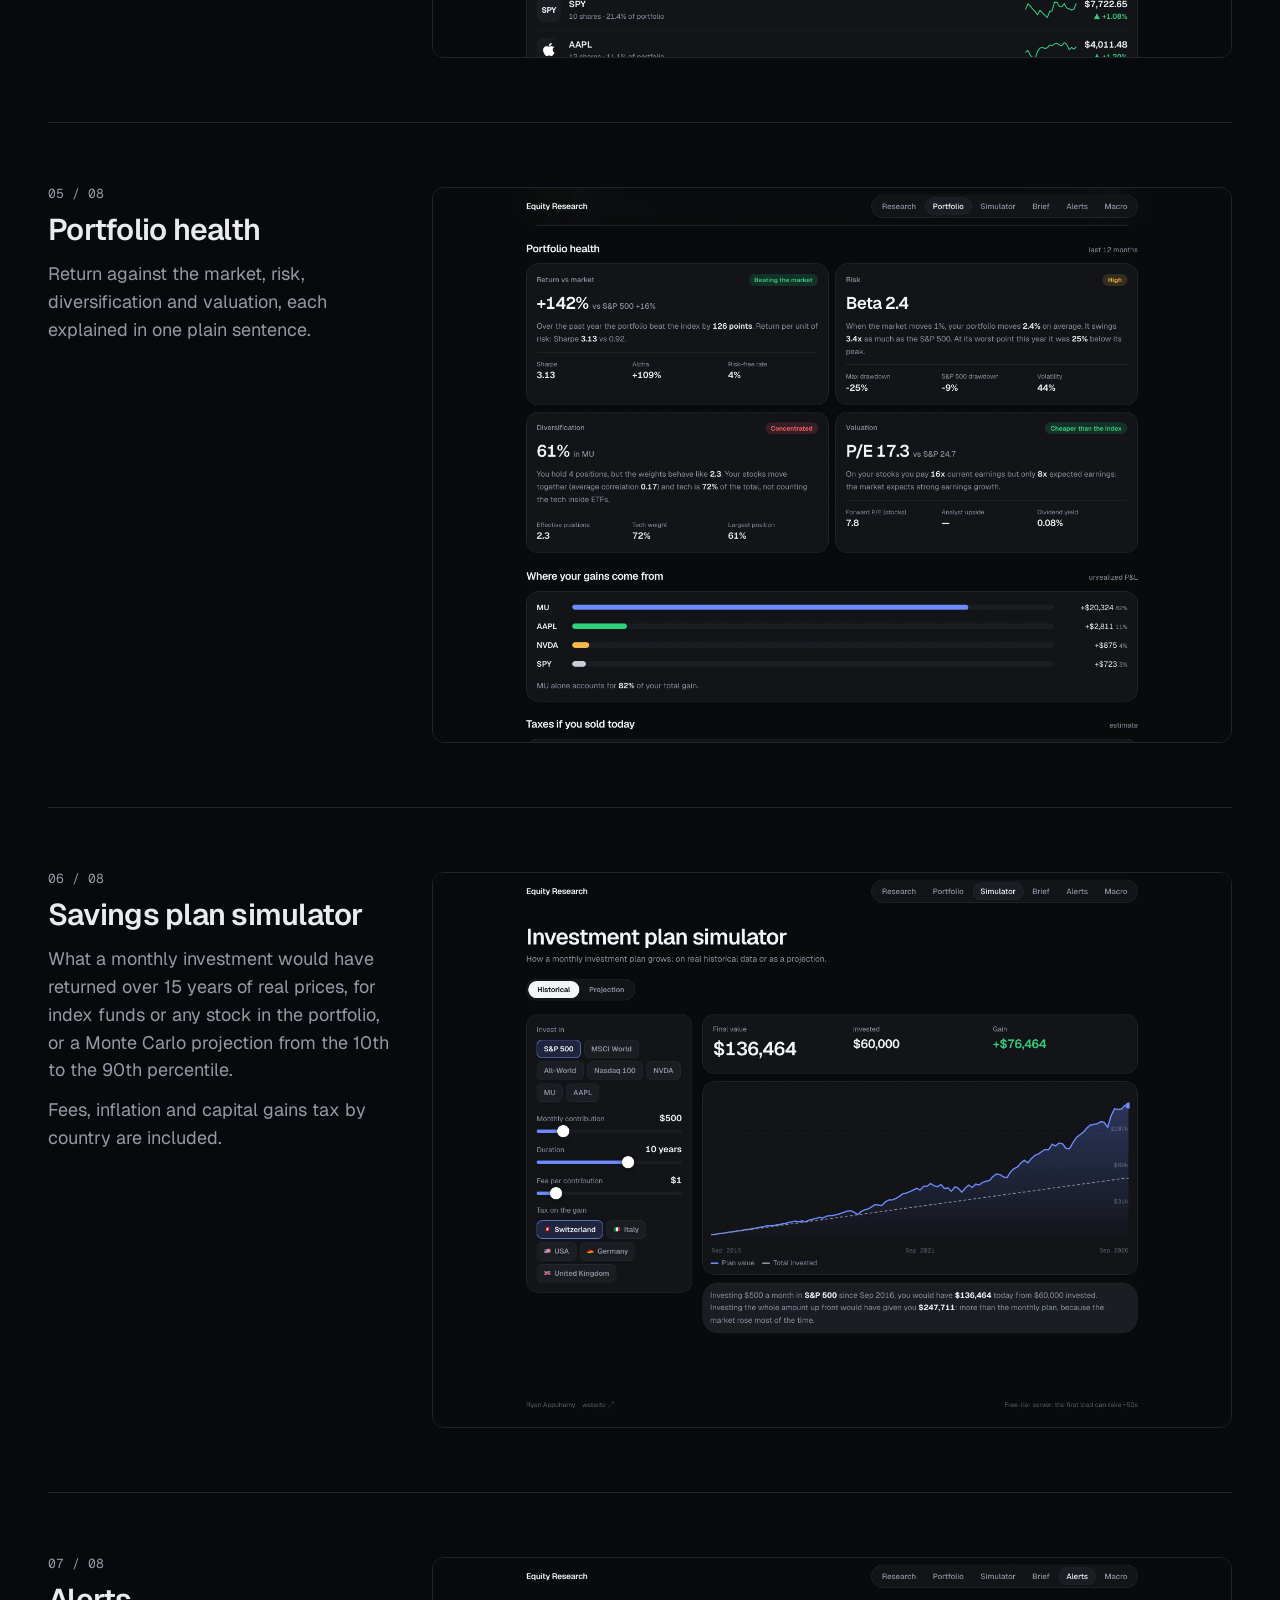
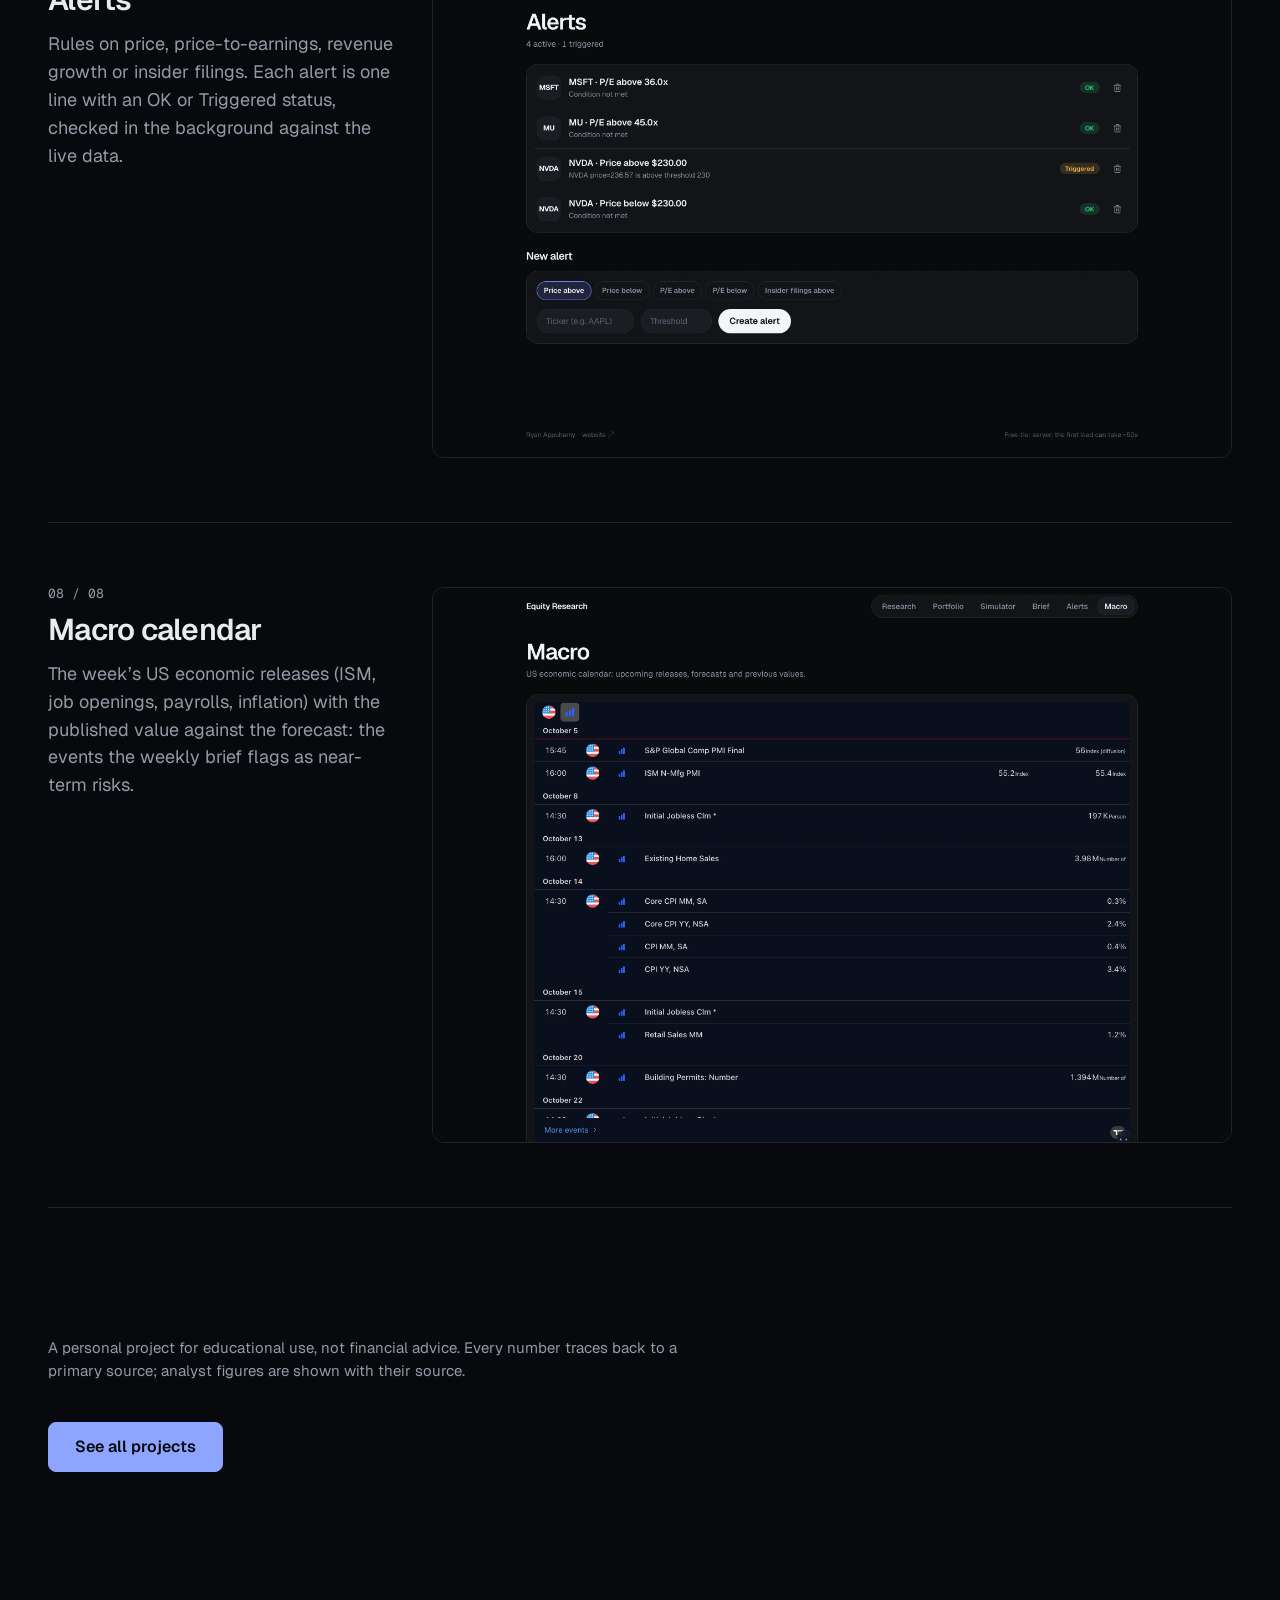
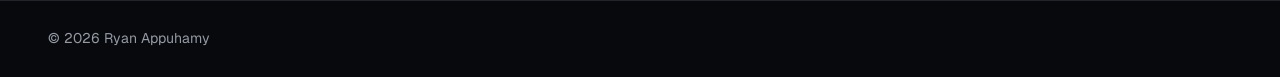
